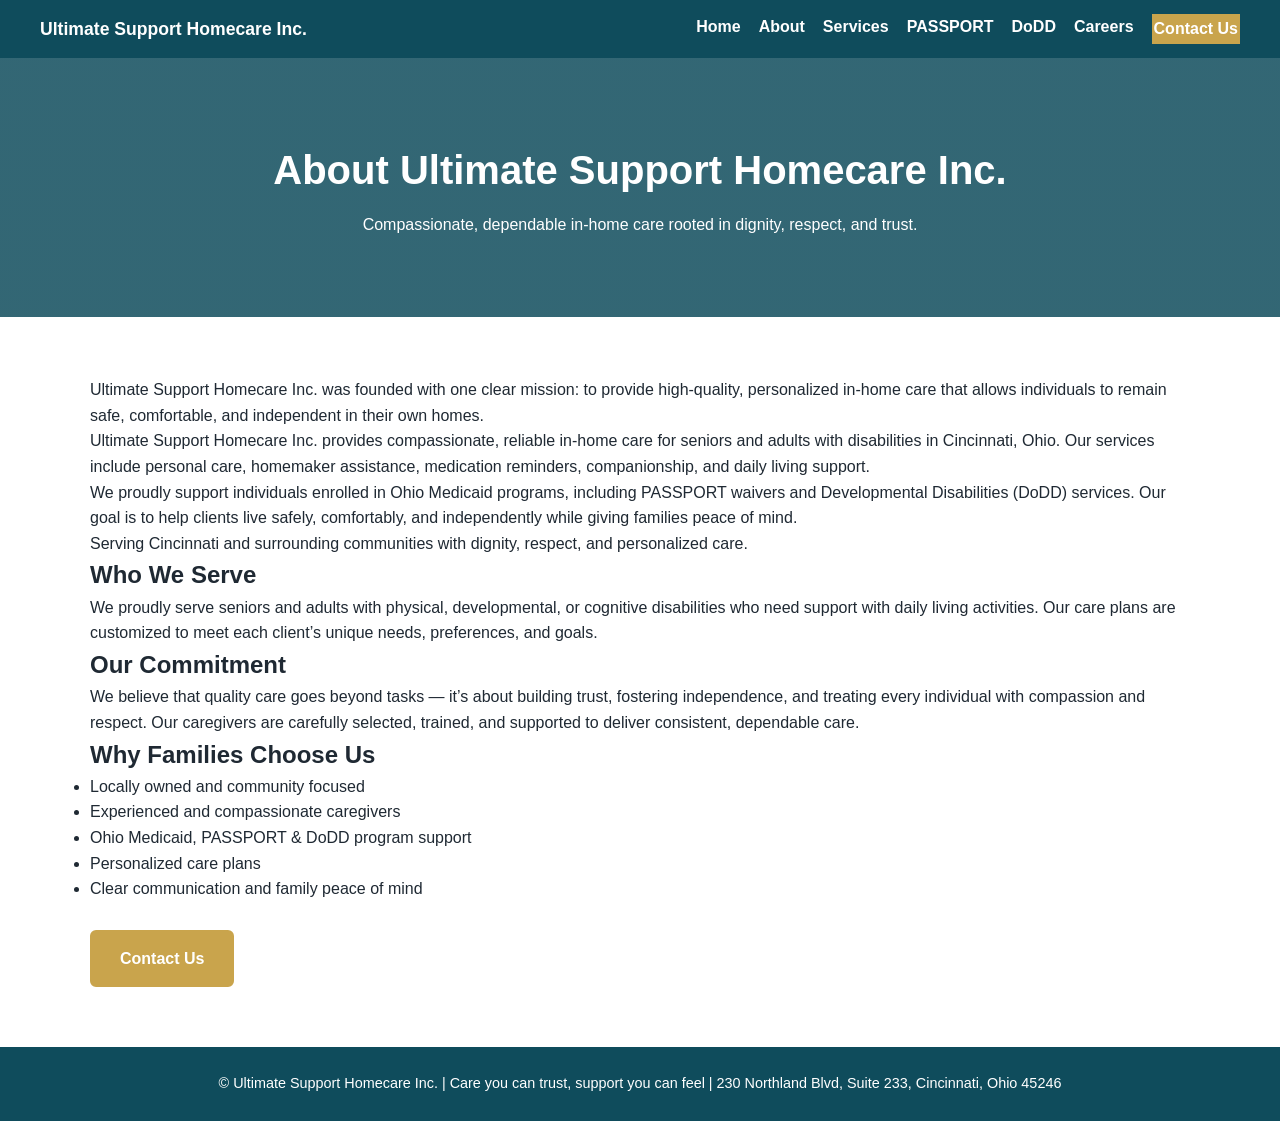
==== about.html @ 4280b72a "Add files via upload" ====
<!DOCTYPE html>
<html lang="en">
<head>
<meta charset="UTF-8">
<title>About Us | Ultimate Support Homecare Inc.</title>
<link rel="stylesheet" href="styles.css">
</head>

<body>

<header class="site-header">
  <div class="nav-container">
    <div class="logo">Ultimate Support Homecare Inc.</div>
    <nav>
      <a href="index.html">Home</a>
      <a href="about.html">About</a>
      <a href="services.html">Services</a>
      <a href="passport.html">PASSPORT</a>
      <a href="dodd.html">DoDD</a>
      <a href="careers.html">Careers</a>
      <a href="contact.html" class="btn-gold">Contact Us</a>
    </nav>
  </div>
</header>

<section class="hero">
  <h1>About Ultimate Support Homecare Inc.</h1>
  <p>Compassionate, dependable in-home care rooted in dignity, respect, and trust.</p>
</section>

<section class="section">
  <div class="container">

    <p>
      Ultimate Support Homecare Inc. was founded with one clear mission:
      to provide high-quality, personalized in-home care that allows individuals
      to remain safe, comfortable, and independent in their own homes.
    </p>

    <p>
      Ultimate Support Homecare Inc. provides compassionate, reliable in-home care
      for seniors and adults with disabilities in Cincinnati, Ohio. Our services
      include personal care, homemaker assistance, medication reminders,
      companionship, and daily living support.
    </p>

    <p>
      We proudly support individuals enrolled in Ohio Medicaid programs,
      including PASSPORT waivers and Developmental Disabilities (DoDD) services.
      Our goal is to help clients live safely, comfortably, and independently
      while giving families peace of mind.
    </p>

    <p>
      Serving Cincinnati and surrounding communities with dignity,
      respect, and personalized care.
    </p>

    <h2>Who We Serve</h2>
    <p>
      We proudly serve seniors and adults with physical, developmental,
      or cognitive disabilities who need support with daily living activities.
      Our care plans are customized to meet each client’s unique needs,
      preferences, and goals.
    </p>

    <h2>Our Commitment</h2>
    <p>
      We believe that quality care goes beyond tasks — it’s about building trust,
      fostering independence, and treating every individual with compassion
      and respect. Our caregivers are carefully selected, trained,
      and supported to deliver consistent, dependable care.
    </p>

    <h2>Why Families Choose Us</h2>
    <ul>
      <li>Locally owned and community focused</li>
      <li>Experienced and compassionate caregivers</li>
      <li>Ohio Medicaid, PASSPORT & DoDD program support</li>
      <li>Personalized care plans</li>
      <li>Clear communication and family peace of mind</li>
    </ul>

    <div class="hero-cta-spacer">
<div class="center">
      <a href="contact.html" class="btn btn-gold">Contact Us</a>
    </div>

  </div>
</section>

<footer class="site-footer">
  © Ultimate Support Homecare Inc. | Care you can trust, support you can feel | 230 Northland Blvd, Suite 233, Cincinnati, Ohio 45246

</body>
</html>
---- styles.css ----
:root {
  --teal-dark: #0f4c5c;
  --teal: #1b6f7a;
  --teal-light: #e6f4f6;
  --gold: #d4af37;
  --white: #ffffff;
  --text-dark: #1f2933;
}

/* RESET */
* {
  margin: 0;
  padding: 0;
  box-sizing: border-box;
}

body {
  font-family: Arial, Helvetica, sans-serif;
  color: var(--text-dark);
  background-color: var(--white);
  line-height: 1.6;
}

/* NAV */
.site-header {
  background: var(--teal-dark);
  padding: 14px 0;
}

.nav-container {
  max-width: 1200px;
  margin: auto;
  display: flex;
  align-items: center;
  justify-content: space-between;
}

.logo {
  color: var(--white);
  font-weight: bold;
  font-size: 1.1rem;
}

nav {
  display: flex;
  gap: 18px;
}

nav a {
  color: var(--white);
  text-decoration: none;
  font-weight: 600;
}

nav a:hover {
  color: var(--gold);
}

.btn {
  display: inline-block;
  padding: 14px 28px;
  border-radius: 6px;
  font-weight: 600;
  text-decoration: none;
  transition: all 0.3s ease;
}

.btn-gold {
  background-color: #c9a44c;
  color: #ffffff;
  border: 2px solid #c9a44c;
}

.btn-gold:hover {
  background-color: #b8943f;
  border-color: #b8943f;
  color: #ffffff;
}


/* HERO */
.hero {
  background: linear-gradient(rgba(15,76,92,.85), rgba(15,76,92,.85)),
    url('hero.jpg') center/cover;
  color: var(--white);
  padding: 80px 20px;
  text-align: center;
}

.hero h1 {
  font-size: 2.5rem;
  margin-bottom: 10px;
}

.hero-buttons {
  margin-top: 20px;
  display: flex;
  justify-content: center;
  gap: 15px;
}

.hero-helper-text {
  margin-top: 20px;
  margin-bottom: 0;
}

.hero-cta-spacer {
  margin-top: 28px;
}

/* SECTIONS */
.section {
  padding: 60px 20px;
}

.section-alt {
  background: var(--teal-light);
}

.container {
  max-width: 1100px;
  margin: auto;
}

/* SERVICE BOXES */
.service-grid {
  display: grid;
  grid-template-columns: repeat(auto-fit, minmax(250px, 1fr));
  gap: 25px;
  margin-top: 30px;
}

.service-box {
  background: var(--white);
  border-radius: 6px;
  padding: 25px;
  text-align: center;
}

.service-box h3 {
  color: var(--teal-dark);
  margin-bottom: 10px;
}

/* FOOTER */
.site-footer {
  background: var(--teal-dark);
  color: var(--white);
  text-align: center;
  padding: 25px;
  font-size: .9rem;
}
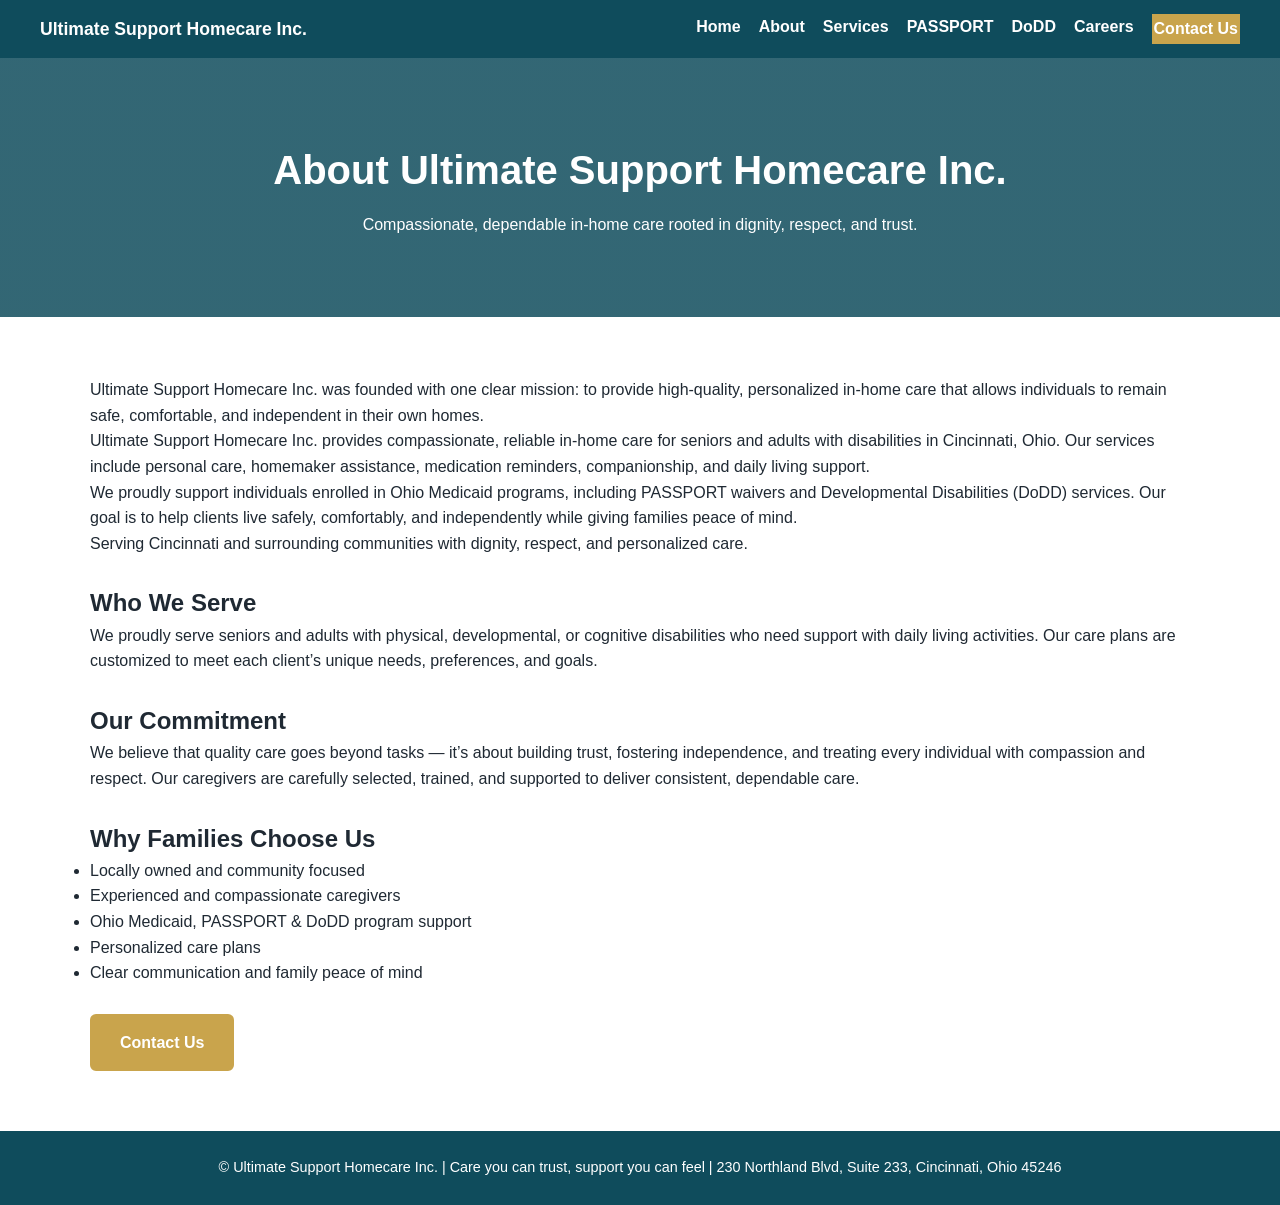
==== commit a8f18d01: "Add files via upload" ====
--- a/about.html
+++ b/about.html
@@ -56,7 +56,8 @@
       respect, and personalized care.
     </p>
 
-    <h2>Who We Serve</h2>
+    <div class="hero-cta-spacer">
+<h2>Who We Serve</h2>
     <p>
       We proudly serve seniors and adults with physical, developmental,
       or cognitive disabilities who need support with daily living activities.
@@ -64,7 +65,8 @@
       preferences, and goals.
     </p>
 
-    <h2>Our Commitment</h2>
+    <div class="hero-cta-spacer">
+<h2>Our Commitment</h2>
     <p>
       We believe that quality care goes beyond tasks — it’s about building trust,
       fostering independence, and treating every individual with compassion
@@ -72,7 +74,8 @@
       and supported to deliver consistent, dependable care.
     </p>
 
-    <h2>Why Families Choose Us</h2>
+    <div class="hero-cta-spacer">
+<h2>Why Families Choose Us</h2>
     <ul>
       <li>Locally owned and community focused</li>
       <li>Experienced and compassionate caregivers</li>
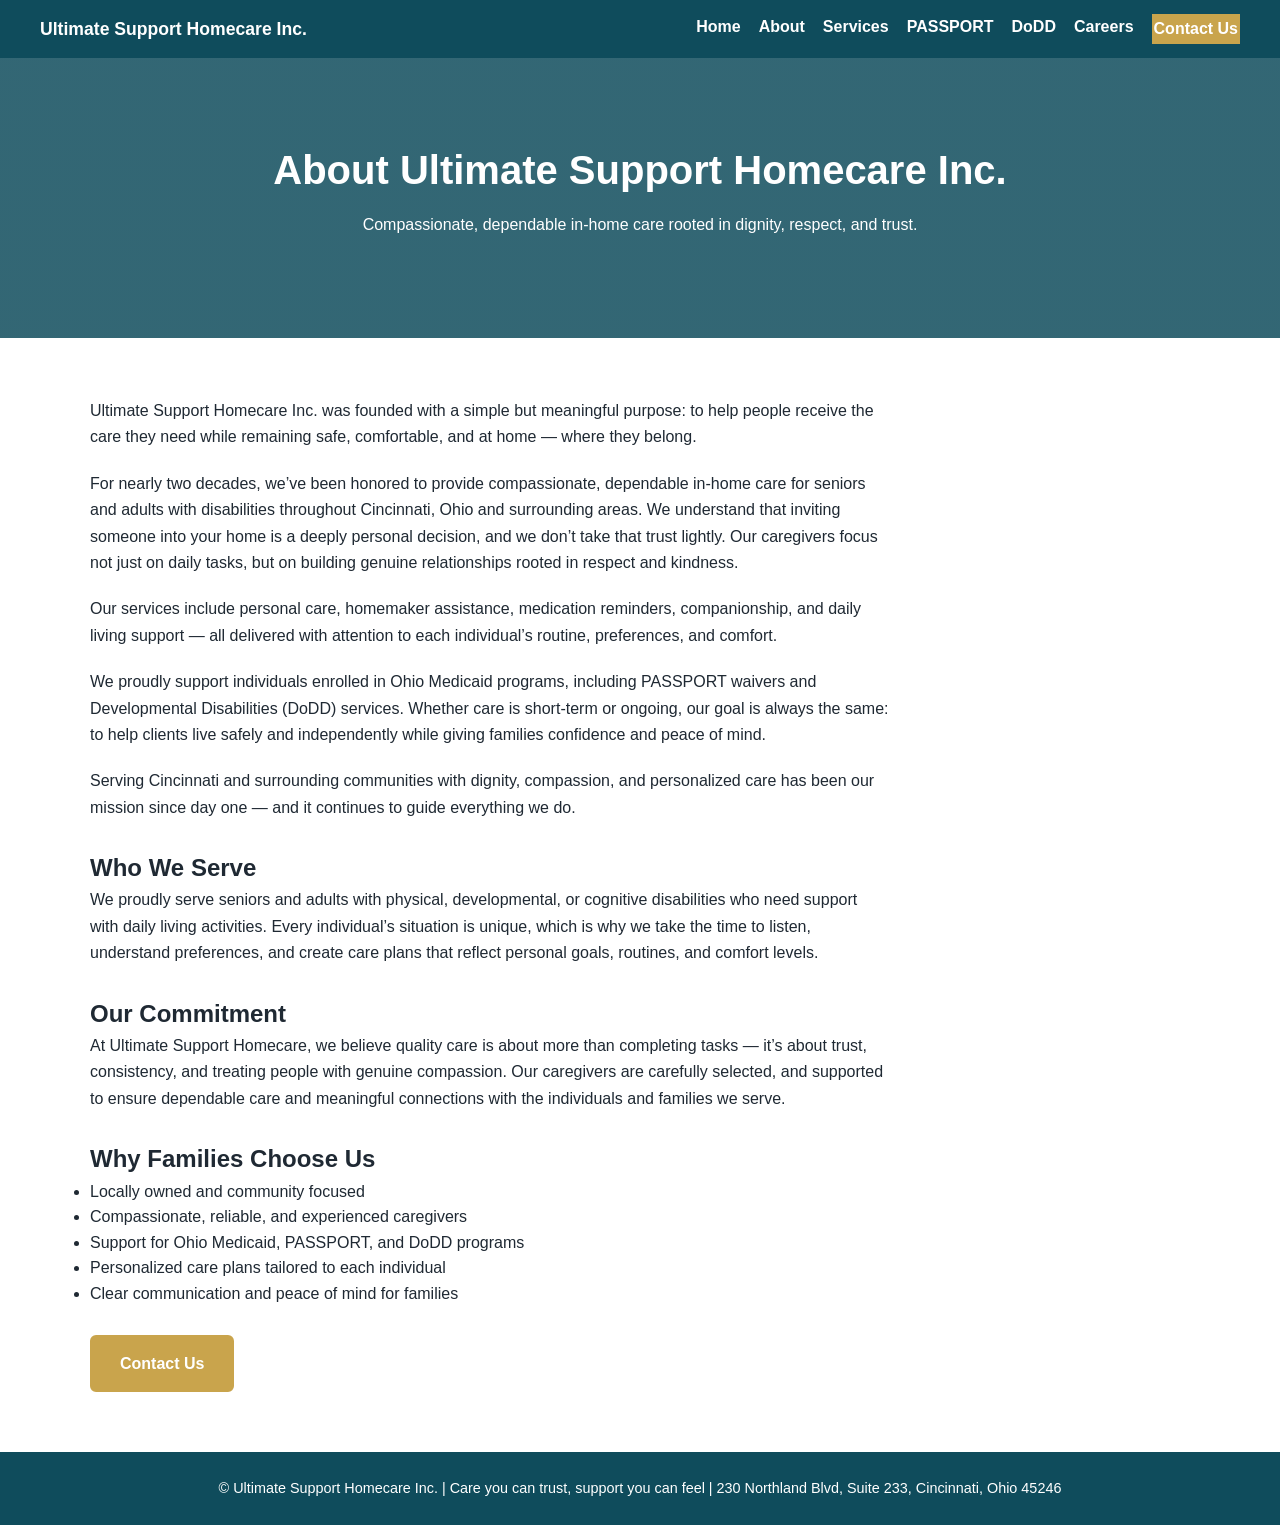
==== commit 4331c72c: "Add files via upload" ====
--- a/about.html
+++ b/about.html
@@ -32,56 +32,45 @@
   <div class="container">
 
     <p>
-      Ultimate Support Homecare Inc. was founded with one clear mission:
-      to provide high-quality, personalized in-home care that allows individuals
-      to remain safe, comfortable, and independent in their own homes.
+      Ultimate Support Homecare Inc. was founded with a simple but meaningful purpose: to help people receive the care they need while remaining safe, comfortable, and at home — where they belong.
     </p>
 
     <p>
-      Ultimate Support Homecare Inc. provides compassionate, reliable in-home care
-      for seniors and adults with disabilities in Cincinnati, Ohio. Our services
-      include personal care, homemaker assistance, medication reminders,
-      companionship, and daily living support.
+      For nearly two decades, we’ve been honored to provide compassionate, dependable in-home care for seniors and adults with disabilities throughout Cincinnati, Ohio and surrounding areas. We understand that inviting someone into your home is a deeply personal decision, and we don’t take that trust lightly. Our caregivers focus not just on daily tasks, but on building genuine relationships rooted in respect and kindness.
     </p>
 
     <p>
-      We proudly support individuals enrolled in Ohio Medicaid programs,
-      including PASSPORT waivers and Developmental Disabilities (DoDD) services.
-      Our goal is to help clients live safely, comfortably, and independently
-      while giving families peace of mind.
+      Our services include personal care, homemaker assistance, medication reminders, companionship, and daily living support — all delivered with attention to each individual’s routine, preferences, and comfort.
     </p>
 
     <p>
-      Serving Cincinnati and surrounding communities with dignity,
-      respect, and personalized care.
+      We proudly support individuals enrolled in Ohio Medicaid programs, including PASSPORT waivers and Developmental Disabilities (DoDD) services. Whether care is short-term or ongoing, our goal is always the same: to help clients live safely and independently while giving families confidence and peace of mind.
+    </p>
+    
+    <p>
+      Serving Cincinnati and surrounding communities with dignity, compassion, and personalized care has been our mission since day one — and it continues to guide everything we do.
     </p>
 
     <div class="hero-cta-spacer">
 <h2>Who We Serve</h2>
     <p>
-      We proudly serve seniors and adults with physical, developmental,
-      or cognitive disabilities who need support with daily living activities.
-      Our care plans are customized to meet each client’s unique needs,
-      preferences, and goals.
+      We proudly serve seniors and adults with physical, developmental, or cognitive disabilities who need support with daily living activities. Every individual’s situation is unique, which is why we take the time to listen, understand preferences, and create care plans that reflect personal goals, routines, and comfort levels.
     </p>
 
     <div class="hero-cta-spacer">
 <h2>Our Commitment</h2>
     <p>
-      We believe that quality care goes beyond tasks — it’s about building trust,
-      fostering independence, and treating every individual with compassion
-      and respect. Our caregivers are carefully selected, trained,
-      and supported to deliver consistent, dependable care.
+      At Ultimate Support Homecare, we believe quality care is about more than completing tasks — it’s about trust, consistency, and treating people with genuine compassion. Our caregivers are carefully selected, and supported to ensure dependable care and meaningful connections with the individuals and families we serve.
     </p>
 
     <div class="hero-cta-spacer">
 <h2>Why Families Choose Us</h2>
     <ul>
       <li>Locally owned and community focused</li>
-      <li>Experienced and compassionate caregivers</li>
-      <li>Ohio Medicaid, PASSPORT & DoDD program support</li>
-      <li>Personalized care plans</li>
-      <li>Clear communication and family peace of mind</li>
+      <li>Compassionate, reliable, and experienced caregivers</li>
+      <li>Support for Ohio Medicaid, PASSPORT, and DoDD programs</li>
+      <li>Personalized care plans tailored to each individual</li>
+      <li>Clear communication and peace of mind for families</li>
     </ul>
 
     <div class="hero-cta-spacer">
--- a/styles.css
+++ b/styles.css
@@ -17,7 +17,7 @@
 body {
   font-family: Arial, Helvetica, sans-serif;
   color: var(--text-dark);
-  background-color: var(--white);
+  background-color: var(--teal light);
   line-height: 1.6;
 }
 
@@ -131,14 +131,14 @@
 }
 
 .service-box {
-  background: var(--white);
+  background: var(--teal);
   border-radius: 6px;
   padding: 25px;
   text-align: center;
 }
 
 .service-box h3 {
-  color: var(--teal-dark);
+  color: var(--teal-light);
   margin-bottom: 10px;
 }
 
@@ -150,3 +150,154 @@
   padding: 25px;
   font-size: .9rem;
 }
+
+
+/* --- Paragraph spacing / readability --- */
+p {
+  margin-bottom: 1.25rem;
+  line-height: 1.65;
+}
+
+/* Extra breathing room for long-form sections (About, Services, etc.) */
+.section p {
+  max-width: 800px;
+}
+
+
+.form-card {
+  margin: 0 auto;
+  max-width: 710px;
+}
+
+
+/* ===============================
+   DoDD PAGE SPACING FIX ONLY
+   =============================== */
+
+.dodd-page .section {
+  padding-top: 1.5rem;
+  padding-bottom: 1.5rem;
+}
+
+.dodd-page p {
+  margin-bottom: 1rem;
+}
+
+.dodd-page h2 {
+  margin-bottom: 0.5rem;
+}
+
+/* Tighten gap before service lists */
+.dodd-page .card-grid {
+  margin-top: 1.5rem;
+}
+
+/* Reduce space before Who We Serve */
+.dodd-page h2 + p {
+  margin-top: 0.5rem;
+}
+
+/* Tighten CTA spacing */
+.dodd-page .section-teal p {
+  margin-bottom: 1.25rem;
+}
+
+
+
+/* =========================
+   PASSPORT PAGE MICRO-SPACING
+   ========================= */
+
+.passport-page .section {
+  padding: 50px 0;
+}
+
+.passport-page .section h2 {
+  margin-bottom: 16px;
+}
+
+.passport-page .section p {
+  margin-bottom: 16px;
+}
+
+/* Reduce space between intro paragraphs and next section */
+.passport-page .section + .section {
+  margin-top: -40px;
+}
+
+/* Tighten spacing above PASSPORT services section */
+.passport-page .section-teal {
+  padding-top: 25px;
+  padding-bottom: 25px;
+}
+
+/* Tighten spacing before CTA */
+.passport-page .section-gold {
+  padding-top: 20px;
+  padding-bottom: 20px;
+}
+
+/* Reduce extra spacing inside CTA */
+.passport-page .section-gold p {
+  margin-bottom: 20px;
+}
+
+
+.hero-centered-text {
+  text-align: center;
+  max-width: 800px;
+  margin: 0 auto 1.5rem;
+}
+
+
+.home-page .section {
+  padding-top: 2rem;
+  padding-bottom: 2.25rem;
+}
+
+.home-page .section-teal {
+  padding-top: 2.25rem;
+  padding-bottom: 2.5rem;
+}
+
+/* Reduce space between headings and text */
+.home-page .section h2 {
+  margin-bottom: 0.75rem;
+}
+
+.home-page .section p {
+  margin-bottom: 1.75rem;
+}
+
+/* Cards closer together */
+.home-page .card-grid {
+  margin-top: 1.25rem;
+}
+
+/* Final CTA tightening */
+.home-page .section-teal h2 {
+  margin-bottom: 0.5rem;
+}
+
+.home-page .section-teal p {
+  margin-bottom: 1.25rem;
+}
+
+.home-page {
+  background-color: var(--primary-dark);
+}
+
+
+.services-page .services-header {
+  background-color: var(--bg);
+  padding-top: 3rem;
+  padding-bottom: 3rem;
+}
+
+.services-page .services-header h1 {
+  color: var(--primary-dark);
+  margin-bottom: 0.75rem;
+}
+
+
+
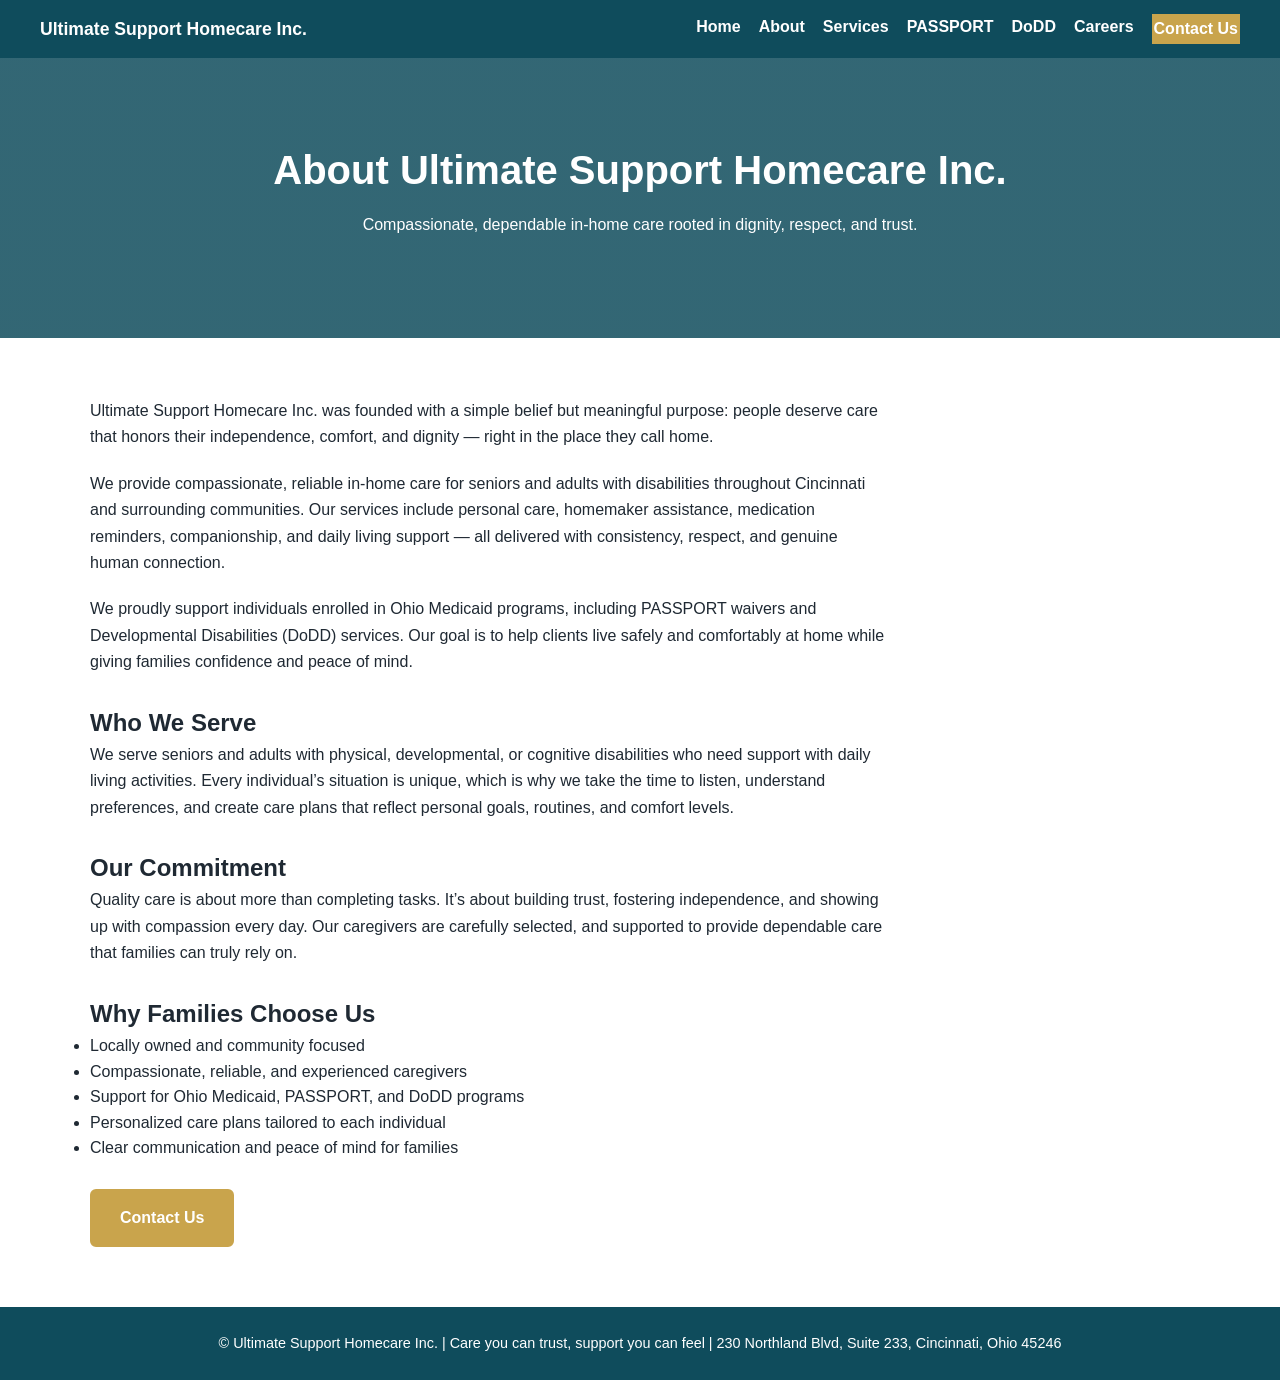
==== commit 1774c33d: "Add files via upload" ====
--- a/about.html
+++ b/about.html
@@ -32,35 +32,28 @@
   <div class="container">
 
     <p>
-      Ultimate Support Homecare Inc. was founded with a simple but meaningful purpose: to help people receive the care they need while remaining safe, comfortable, and at home — where they belong.
+      Ultimate Support Homecare Inc. was founded with a simple belief but meaningful purpose: people deserve care that honors their independence, comfort, and dignity — right in the place they call home.
     </p>
 
     <p>
-      For nearly two decades, we’ve been honored to provide compassionate, dependable in-home care for seniors and adults with disabilities throughout Cincinnati, Ohio and surrounding areas. We understand that inviting someone into your home is a deeply personal decision, and we don’t take that trust lightly. Our caregivers focus not just on daily tasks, but on building genuine relationships rooted in respect and kindness.
+      We provide compassionate, reliable in-home care for seniors and adults with disabilities throughout Cincinnati and surrounding communities. Our services include personal care, homemaker assistance, medication reminders, companionship, and daily living support — all delivered with consistency, respect, and genuine human connection.
     </p>
 
     <p>
-      Our services include personal care, homemaker assistance, medication reminders, companionship, and daily living support — all delivered with attention to each individual’s routine, preferences, and comfort.
+      We proudly support individuals enrolled in Ohio Medicaid programs, including PASSPORT waivers and Developmental Disabilities (DoDD) services. Our goal is to help clients live safely and comfortably at home while giving families confidence and peace of mind.
     </p>
 
-    <p>
-      We proudly support individuals enrolled in Ohio Medicaid programs, including PASSPORT waivers and Developmental Disabilities (DoDD) services. Whether care is short-term or ongoing, our goal is always the same: to help clients live safely and independently while giving families confidence and peace of mind.
-    </p>
-    
-    <p>
-      Serving Cincinnati and surrounding communities with dignity, compassion, and personalized care has been our mission since day one — and it continues to guide everything we do.
-    </p>
 
     <div class="hero-cta-spacer">
 <h2>Who We Serve</h2>
     <p>
-      We proudly serve seniors and adults with physical, developmental, or cognitive disabilities who need support with daily living activities. Every individual’s situation is unique, which is why we take the time to listen, understand preferences, and create care plans that reflect personal goals, routines, and comfort levels.
+      We serve seniors and adults with physical, developmental, or cognitive disabilities who need support with daily living activities. Every individual’s situation is unique, which is why we take the time to listen, understand preferences, and create care plans that reflect personal goals, routines, and comfort levels.
     </p>
 
     <div class="hero-cta-spacer">
 <h2>Our Commitment</h2>
     <p>
-      At Ultimate Support Homecare, we believe quality care is about more than completing tasks — it’s about trust, consistency, and treating people with genuine compassion. Our caregivers are carefully selected, and supported to ensure dependable care and meaningful connections with the individuals and families we serve.
+      Quality care is about more than completing tasks. It’s about building trust, fostering independence, and showing up with compassion every day. Our caregivers are carefully selected, and supported to provide dependable care that families can truly rely on.
     </p>
 
     <div class="hero-cta-spacer">
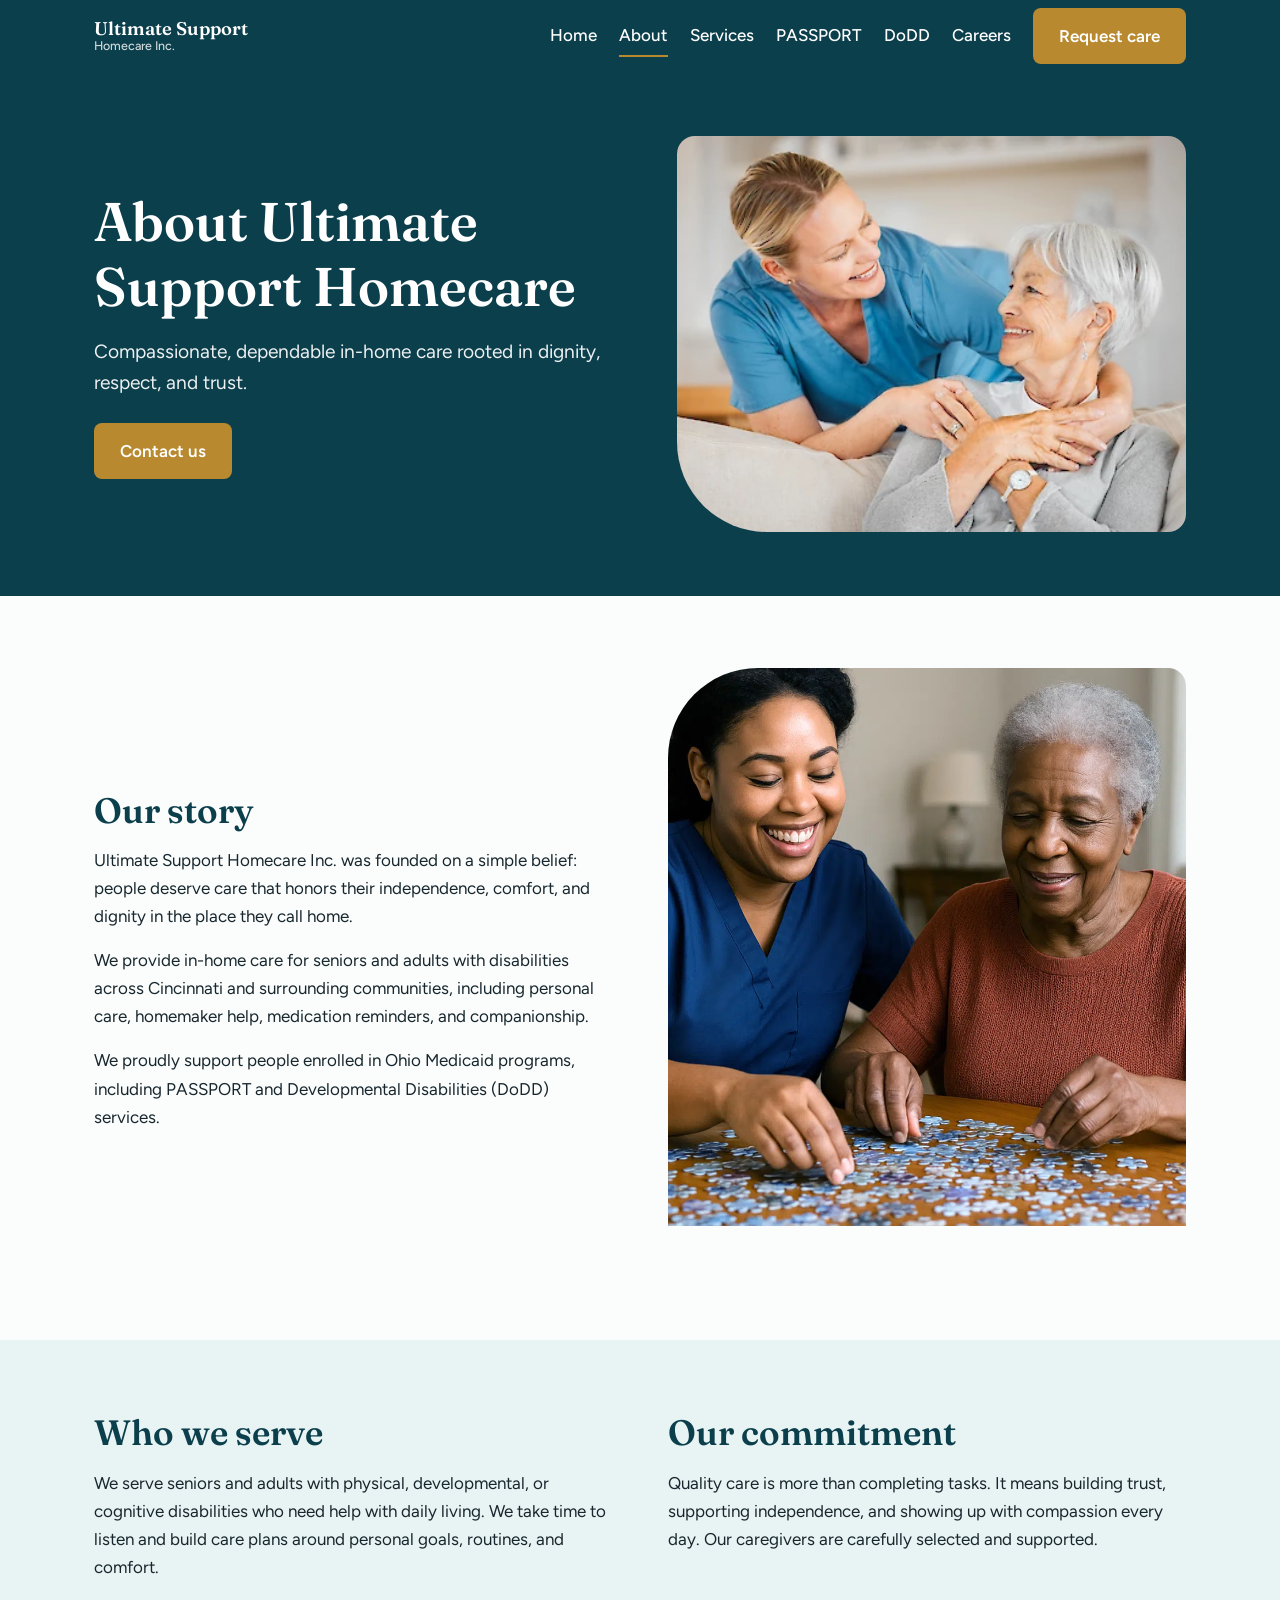
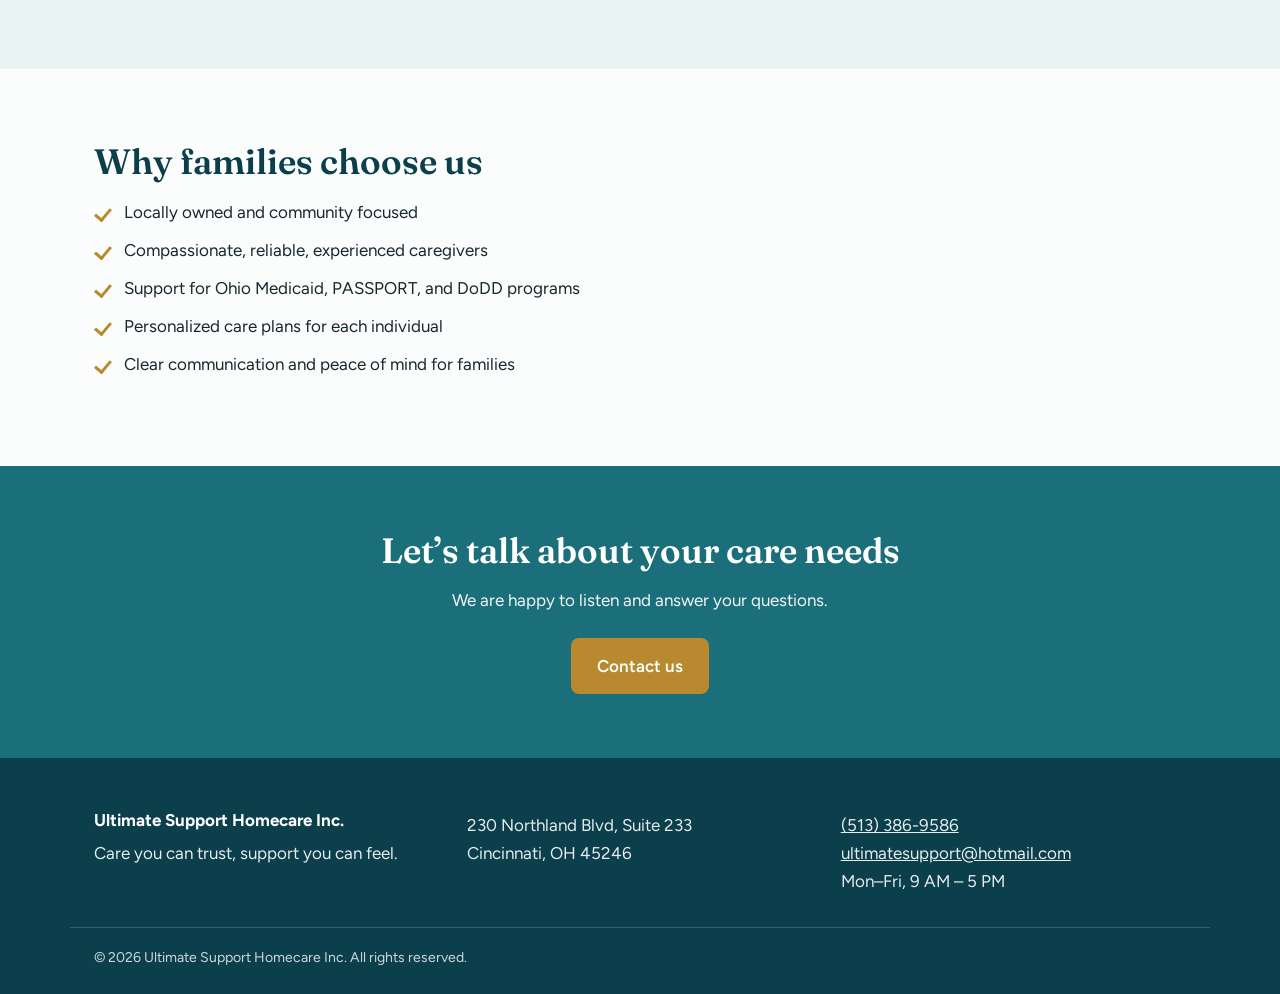
==== commit 0d1844aa: "Add files via upload" ====
--- a/about.html
+++ b/about.html
@@ -1,81 +1,19 @@
 <!DOCTYPE html>
-<html lang="en">
-<head>
-<meta charset="UTF-8">
-<title>About Us | Ultimate Support Homecare Inc.</title>
-<link rel="stylesheet" href="styles.css">
-</head>
-
-<body>
-
-<header class="site-header">
-  <div class="nav-container">
-    <div class="logo">Ultimate Support Homecare Inc.</div>
-    <nav>
-      <a href="index.html">Home</a>
-      <a href="about.html">About</a>
-      <a href="services.html">Services</a>
-      <a href="passport.html">PASSPORT</a>
-      <a href="dodd.html">DoDD</a>
-      <a href="careers.html">Careers</a>
-      <a href="contact.html" class="btn-gold">Contact Us</a>
-    </nav>
-  </div>
-</header>
-
-<section class="hero">
-  <h1>About Ultimate Support Homecare Inc.</h1>
-  <p>Compassionate, dependable in-home care rooted in dignity, respect, and trust.</p>
-</section>
-
-<section class="section">
-  <div class="container">
-
-    <p>
-      Ultimate Support Homecare Inc. was founded with a simple belief but meaningful purpose: people deserve care that honors their independence, comfort, and dignity — right in the place they call home.
-    </p>
-
-    <p>
-      We provide compassionate, reliable in-home care for seniors and adults with disabilities throughout Cincinnati and surrounding communities. Our services include personal care, homemaker assistance, medication reminders, companionship, and daily living support — all delivered with consistency, respect, and genuine human connection.
-    </p>
-
-    <p>
-      We proudly support individuals enrolled in Ohio Medicaid programs, including PASSPORT waivers and Developmental Disabilities (DoDD) services. Our goal is to help clients live safely and comfortably at home while giving families confidence and peace of mind.
-    </p>
-
-
-    <div class="hero-cta-spacer">
-<h2>Who We Serve</h2>
-    <p>
-      We serve seniors and adults with physical, developmental, or cognitive disabilities who need support with daily living activities. Every individual’s situation is unique, which is why we take the time to listen, understand preferences, and create care plans that reflect personal goals, routines, and comfort levels.
-    </p>
-
-    <div class="hero-cta-spacer">
-<h2>Our Commitment</h2>
-    <p>
-      Quality care is about more than completing tasks. It’s about building trust, fostering independence, and showing up with compassion every day. Our caregivers are carefully selected, and supported to provide dependable care that families can truly rely on.
-    </p>
-
-    <div class="hero-cta-spacer">
-<h2>Why Families Choose Us</h2>
-    <ul>
-      <li>Locally owned and community focused</li>
-      <li>Compassionate, reliable, and experienced caregivers</li>
-      <li>Support for Ohio Medicaid, PASSPORT, and DoDD programs</li>
-      <li>Personalized care plans tailored to each individual</li>
-      <li>Clear communication and peace of mind for families</li>
-    </ul>
-
-    <div class="hero-cta-spacer">
-<div class="center">
-      <a href="contact.html" class="btn btn-gold">Contact Us</a>
-    </div>
-
-  </div>
-</section>
-
-<footer class="site-footer">
-  © Ultimate Support Homecare Inc. | Care you can trust, support you can feel | 230 Northland Blvd, Suite 233, Cincinnati, Ohio 45246
-
-</body>
-</html>
+<html lang="en"><head><meta charset="UTF-8"><meta name="viewport" content="width=device-width, initial-scale=1">
+<title>About Us | Ultimate Support Homecare Inc.</title><meta name="description" content="About Ultimate Support Homecare Inc., a locally owned Cincinnati home care agency.">
+<link rel="preconnect" href="https://fonts.googleapis.com"><link rel="preconnect" href="https://fonts.gstatic.com" crossorigin>
+<link href="https://fonts.googleapis.com/css2?family=Fraunces:opsz,wght@9..144,500;9..144,600&family=Figtree:wght@400;500;600&display=swap" rel="stylesheet">
+<link rel="stylesheet" href="/styles.css"></head><body>
+<a class="skip" href="#main">Skip to content</a>
+<header class="site-header"><div class="wrap bar"><a class="brand" href="/">Ultimate Support<span>Homecare Inc.</span></a>
+<button class="menu-btn" aria-expanded="false" aria-controls="nav">Menu</button>
+<nav id="nav"><a href="/">Home</a><a href="/about" aria-current="page">About</a><a href="/services">Services</a><a href="/passport">PASSPORT</a><a href="/dodd">DoDD</a><a href="/careers">Careers</a><a class="btn btn-gold" href="/contact">Request care</a></nav></div></header>
+<main id="main"><section class="hero "><div class="wrap hero-grid"><div class="hero-text"><h1>About Ultimate Support Homecare</h1><p class="lead">Compassionate, dependable in-home care rooted in dignity, respect, and trust.</p><div class="btns"><a class="btn btn-gold" href="/contact">Contact us</a></div></div>
+<img class="hero-img" src="/images/about.webp" alt="A smiling caregiver embracing an older woman on a sofa" width="900" height="700" fetchpriority="high"></div></section><section class="section"><div class="wrap split"><div><h2>Our story</h2><p>Ultimate Support Homecare Inc. was founded on a simple belief: people deserve care that honors their independence, comfort, and dignity in the place they call home.</p><p>We provide in-home care for seniors and adults with disabilities across Cincinnati and surrounding communities, including personal care, homemaker help, medication reminders, and companionship.</p><p>We proudly support people enrolled in Ohio Medicaid programs, including PASSPORT and Developmental Disabilities (DoDD) services.</p></div><img src="/images/companionship.jpg" alt="A caregiver and an older woman sharing a puzzle" loading="lazy" width="800" height="600"></div></section><section class="section tint"><div class="wrap two"><div><h2>Who we serve</h2><p>We serve seniors and adults with physical, developmental, or cognitive disabilities who need help with daily living. We take time to listen and build care plans around personal goals, routines, and comfort.</p></div><div><h2>Our commitment</h2><p>Quality care is more than completing tasks. It means building trust, supporting independence, and showing up with compassion every day. Our caregivers are carefully selected and supported.</p></div></div></section><section class="section"><div class="wrap"><h2>Why families choose us</h2><ul class="checks"><li>Locally owned and community focused</li><li>Compassionate, reliable, experienced caregivers</li><li>Support for Ohio Medicaid, PASSPORT, and DoDD programs</li><li>Personalized care plans for each individual</li><li>Clear communication and peace of mind for families</li></ul></div></section><section class="cta"><div class="wrap"><h2>Let’s talk about your care needs</h2><p>We are happy to listen and answer your questions.</p><a class="btn btn-gold" href="/contact">Contact us</a></div></section></main>
+<footer class="site-footer"><div class="wrap foot"><div><strong>Ultimate Support Homecare Inc.</strong><p>Care you can trust, support you can feel.</p></div>
+<div><p>230 Northland Blvd, Suite 233<br>Cincinnati, OH 45246</p></div>
+<div><p><a href="tel:+15133869586">(513) 386-9586</a><br><a href="mailto:ultimatesupport@hotmail.com">ultimatesupport@hotmail.com</a><br>Mon–Fri, 9 AM – 5 PM</p></div></div>
+<div class="wrap copy">© <span id="yr">2026</span> Ultimate Support Homecare Inc. All rights reserved.</div></footer>
+<script>document.getElementById("yr").textContent=new Date().getFullYear();
+var b=document.querySelector(".menu-btn"),n=document.getElementById("nav");b.addEventListener("click",function(){var o=n.classList.toggle("open");b.setAttribute("aria-expanded",o)});</script>
+</body></html>
--- a/styles.css
+++ b/styles.css
@@ -1,303 +1,67 @@
-:root {
-  --teal-dark: #0f4c5c;
-  --teal: #1b6f7a;
-  --teal-light: #e6f4f6;
-  --gold: #d4af37;
-  --white: #ffffff;
-  --text-dark: #1f2933;
+:root{--teal-dark:#0c3f4c;--teal:#1b6f7a;--mist:#e8f3f4;--gold:#b8892e;--gold-d:#9a7122;--ink:#18272d;--paper:#fbfdfd;--line:#d3e3e5}
+*{margin:0;padding:0;box-sizing:border-box}
+html{scroll-behavior:smooth}
+body{font-family:Figtree,system-ui,sans-serif;color:var(--ink);background:var(--paper);line-height:1.65;font-size:1.0625rem}
+h1,h2,h3{font-family:Fraunces,Georgia,serif;font-weight:600;line-height:1.2;color:var(--teal-dark)}
+h1{font-size:clamp(2.1rem,5vw,3.4rem)}h2{font-size:clamp(1.6rem,3vw,2.2rem);margin-bottom:.9rem}h3{font-size:1.2rem;margin:1.4rem 0 .5rem}
+p{margin-bottom:1rem;max-width:68ch}a{color:var(--teal)}
+img{max-width:100%;display:block}
+.wrap{max-width:1140px;margin:0 auto;padding:0 24px}.narrow{max-width:780px}
+.skip{position:absolute;left:-999px}.skip:focus{left:12px;top:12px;background:#fff;padding:8px 12px;z-index:99}
+:focus-visible{outline:3px solid var(--gold);outline-offset:3px}
+/* header */
+.site-header{background:var(--teal-dark);position:sticky;top:0;z-index:50}
+.bar{display:flex;align-items:center;justify-content:space-between;min-height:72px}
+.brand{color:#fff;text-decoration:none;font-family:Fraunces,serif;font-weight:600;font-size:1.15rem;line-height:1.15}
+.brand span{display:block;font-family:Figtree,sans-serif;font-weight:500;font-size:.78rem;opacity:.8}
+nav{display:flex;align-items:center;gap:22px}
+nav a:not(.btn){color:#fff;text-decoration:none;font-weight:500;padding:6px 0;border-bottom:2px solid transparent}
+nav a:not(.btn):hover,nav a[aria-current]{border-color:var(--gold)}
+.menu-btn{display:none;background:none;border:1px solid rgba(255,255,255,.5);color:#fff;padding:8px 14px;border-radius:6px;font:inherit}
+/* buttons */
+.btn{display:inline-block;padding:12px 24px;border-radius:8px;font-weight:600;text-decoration:none;border:2px solid transparent;cursor:pointer;font:inherit;font-weight:600;transition:background .2s}
+.btn-gold{background:var(--gold);color:#fff}.btn-gold:hover{background:var(--gold-d)}
+.btn-ghost{border-color:#fff;color:#fff}.btn-ghost:hover{background:rgba(255,255,255,.12)}
+/* hero */
+.hero{background:var(--teal-dark);color:#fff;padding:64px 0}
+.hero h1{color:#fff;margin-bottom:1rem}.lead{font-size:1.2rem;opacity:.92}
+.hero-grid{display:grid;grid-template-columns:1.05fr 1fr;gap:48px;align-items:center}
+.hero-img{width:100%;height:auto;aspect-ratio:9/7;object-fit:cover;border-radius:18px 18px 18px 90px}
+.btns{display:flex;gap:14px;flex-wrap:wrap;margin-top:1.5rem}
+.hero-home{padding:84px 0}.hero-home .hero-img{aspect-ratio:1/1}
+.hero.sub{padding:56px 0}
+/* sections */
+.section{padding:72px 0}.tint{background:var(--mist)}
+.intro{font-size:1.1rem}
+.split{display:grid;grid-template-columns:1fr 1fr;gap:56px;align-items:center}
+.split img{width:100%;aspect-ratio:4/3;object-fit:cover;object-position:center 30%;border-radius:90px 18px 18px 18px}
+.split.flip>div{order:2}
+.two{display:grid;grid-template-columns:1fr 1fr;gap:56px}
+.cards{display:grid;grid-template-columns:repeat(auto-fit,minmax(240px,1fr));gap:20px;margin-top:1.5rem}
+.card{background:#fff;border:1px solid var(--line);border-top:4px solid var(--gold);border-radius:8px;padding:24px}
+.card h3{margin-top:0}.card p{margin:0}
+.checks{list-style:none;display:grid;gap:10px;margin-bottom:1rem}
+.checks li{padding-left:30px;position:relative}
+.checks li::before{content:"";position:absolute;left:4px;top:.45em;width:7px;height:13px;border:solid var(--gold);border-width:0 3px 3px 0;transform:rotate(40deg)}
+.cta{background:var(--teal);color:#fff;text-align:center;padding:64px 0}
+.cta h2{color:#fff}.cta p{margin:0 auto 1.5rem;opacity:.95}
+/* forms */
+.form{background:#fff;border:1px solid var(--line);border-radius:12px;padding:32px}
+.form label:not(.check),.form legend{display:block;font-weight:600;margin:1rem 0 .3rem;font-size:.97rem}
+input:not([type=checkbox]):not([type=radio]),select,textarea{width:100%;padding:11px 12px;border:1px solid #9bb7bb;border-radius:6px;font:inherit;background:#fff}
+fieldset{border:0;margin:.5rem 0}
+.check{display:flex;gap:10px;align-items:flex-start;margin:.4rem 0;font-weight:400}.check input{margin-top:.4rem}
+.note{font-size:.9rem;color:#4a6168;margin:.5rem 0 0}
+.form .btn{margin-top:1.5rem}
+.contact .info p{margin-bottom:1.1rem}
+/* footer */
+.site-footer{background:var(--teal-dark);color:#fff;padding:48px 0 24px}
+.site-footer a{color:#fff}.foot{display:grid;grid-template-columns:repeat(auto-fit,minmax(220px,1fr));gap:28px}
+.foot p{margin:.3rem 0 0;opacity:.9}.copy{margin-top:32px;padding-top:18px;border-top:1px solid rgba(255,255,255,.2);font-size:.88rem;opacity:.8}
+@media(max-width:860px){
+.hero-grid,.split,.two{grid-template-columns:1fr;gap:32px}.split.flip>div{order:0}
+.menu-btn{display:block}
+nav{display:none;position:absolute;left:0;right:0;top:100%;background:var(--teal-dark);flex-direction:column;align-items:flex-start;padding:12px 24px 24px;gap:12px}
+nav.open{display:flex}.section{padding:52px 0}
 }
-
-/* RESET */
-* {
-  margin: 0;
-  padding: 0;
-  box-sizing: border-box;
-}
-
-body {
-  font-family: Arial, Helvetica, sans-serif;
-  color: var(--text-dark);
-  background-color: var(--teal light);
-  line-height: 1.6;
-}
-
-/* NAV */
-.site-header {
-  background: var(--teal-dark);
-  padding: 14px 0;
-}
-
-.nav-container {
-  max-width: 1200px;
-  margin: auto;
-  display: flex;
-  align-items: center;
-  justify-content: space-between;
-}
-
-.logo {
-  color: var(--white);
-  font-weight: bold;
-  font-size: 1.1rem;
-}
-
-nav {
-  display: flex;
-  gap: 18px;
-}
-
-nav a {
-  color: var(--white);
-  text-decoration: none;
-  font-weight: 600;
-}
-
-nav a:hover {
-  color: var(--gold);
-}
-
-.btn {
-  display: inline-block;
-  padding: 14px 28px;
-  border-radius: 6px;
-  font-weight: 600;
-  text-decoration: none;
-  transition: all 0.3s ease;
-}
-
-.btn-gold {
-  background-color: #c9a44c;
-  color: #ffffff;
-  border: 2px solid #c9a44c;
-}
-
-.btn-gold:hover {
-  background-color: #b8943f;
-  border-color: #b8943f;
-  color: #ffffff;
-}
-
-
-/* HERO */
-.hero {
-  background: linear-gradient(rgba(15,76,92,.85), rgba(15,76,92,.85)),
-    url('hero.jpg') center/cover;
-  color: var(--white);
-  padding: 80px 20px;
-  text-align: center;
-}
-
-.hero h1 {
-  font-size: 2.5rem;
-  margin-bottom: 10px;
-}
-
-.hero-buttons {
-  margin-top: 20px;
-  display: flex;
-  justify-content: center;
-  gap: 15px;
-}
-
-.hero-helper-text {
-  margin-top: 20px;
-  margin-bottom: 0;
-}
-
-.hero-cta-spacer {
-  margin-top: 28px;
-}
-
-/* SECTIONS */
-.section {
-  padding: 60px 20px;
-}
-
-.section-alt {
-  background: var(--teal-light);
-}
-
-.container {
-  max-width: 1100px;
-  margin: auto;
-}
-
-/* SERVICE BOXES */
-.service-grid {
-  display: grid;
-  grid-template-columns: repeat(auto-fit, minmax(250px, 1fr));
-  gap: 25px;
-  margin-top: 30px;
-}
-
-.service-box {
-  background: var(--teal);
-  border-radius: 6px;
-  padding: 25px;
-  text-align: center;
-}
-
-.service-box h3 {
-  color: var(--teal-light);
-  margin-bottom: 10px;
-}
-
-/* FOOTER */
-.site-footer {
-  background: var(--teal-dark);
-  color: var(--white);
-  text-align: center;
-  padding: 25px;
-  font-size: .9rem;
-}
-
-
-/* --- Paragraph spacing / readability --- */
-p {
-  margin-bottom: 1.25rem;
-  line-height: 1.65;
-}
-
-/* Extra breathing room for long-form sections (About, Services, etc.) */
-.section p {
-  max-width: 800px;
-}
-
-
-.form-card {
-  margin: 0 auto;
-  max-width: 710px;
-}
-
-
-/* ===============================
-   DoDD PAGE SPACING FIX ONLY
-   =============================== */
-
-.dodd-page .section {
-  padding-top: 1.5rem;
-  padding-bottom: 1.5rem;
-}
-
-.dodd-page p {
-  margin-bottom: 1rem;
-}
-
-.dodd-page h2 {
-  margin-bottom: 0.5rem;
-}
-
-/* Tighten gap before service lists */
-.dodd-page .card-grid {
-  margin-top: 1.5rem;
-}
-
-/* Reduce space before Who We Serve */
-.dodd-page h2 + p {
-  margin-top: 0.5rem;
-}
-
-/* Tighten CTA spacing */
-.dodd-page .section-teal p {
-  margin-bottom: 1.25rem;
-}
-
-
-
-/* =========================
-   PASSPORT PAGE MICRO-SPACING
-   ========================= */
-
-.passport-page .section {
-  padding: 50px 0;
-}
-
-.passport-page .section h2 {
-  margin-bottom: 16px;
-}
-
-.passport-page .section p {
-  margin-bottom: 16px;
-}
-
-/* Reduce space between intro paragraphs and next section */
-.passport-page .section + .section {
-  margin-top: -40px;
-}
-
-/* Tighten spacing above PASSPORT services section */
-.passport-page .section-teal {
-  padding-top: 25px;
-  padding-bottom: 25px;
-}
-
-/* Tighten spacing before CTA */
-.passport-page .section-gold {
-  padding-top: 20px;
-  padding-bottom: 20px;
-}
-
-/* Reduce extra spacing inside CTA */
-.passport-page .section-gold p {
-  margin-bottom: 20px;
-}
-
-
-.hero-centered-text {
-  text-align: center;
-  max-width: 800px;
-  margin: 0 auto 1.5rem;
-}
-
-
-.home-page .section {
-  padding-top: 2rem;
-  padding-bottom: 2.25rem;
-}
-
-.home-page .section-teal {
-  padding-top: 2.25rem;
-  padding-bottom: 2.5rem;
-}
-
-/* Reduce space between headings and text */
-.home-page .section h2 {
-  margin-bottom: 0.75rem;
-}
-
-.home-page .section p {
-  margin-bottom: 1.75rem;
-}
-
-/* Cards closer together */
-.home-page .card-grid {
-  margin-top: 1.25rem;
-}
-
-/* Final CTA tightening */
-.home-page .section-teal h2 {
-  margin-bottom: 0.5rem;
-}
-
-.home-page .section-teal p {
-  margin-bottom: 1.25rem;
-}
-
-.home-page {
-  background-color: var(--primary-dark);
-}
-
-
-.services-page .services-header {
-  background-color: var(--bg);
-  padding-top: 3rem;
-  padding-bottom: 3rem;
-}
-
-.services-page .services-header h1 {
-  color: var(--primary-dark);
-  margin-bottom: 0.75rem;
-}
-
-
-
+@media(prefers-reduced-motion:reduce){*{transition:none!important;scroll-behavior:auto!important}}
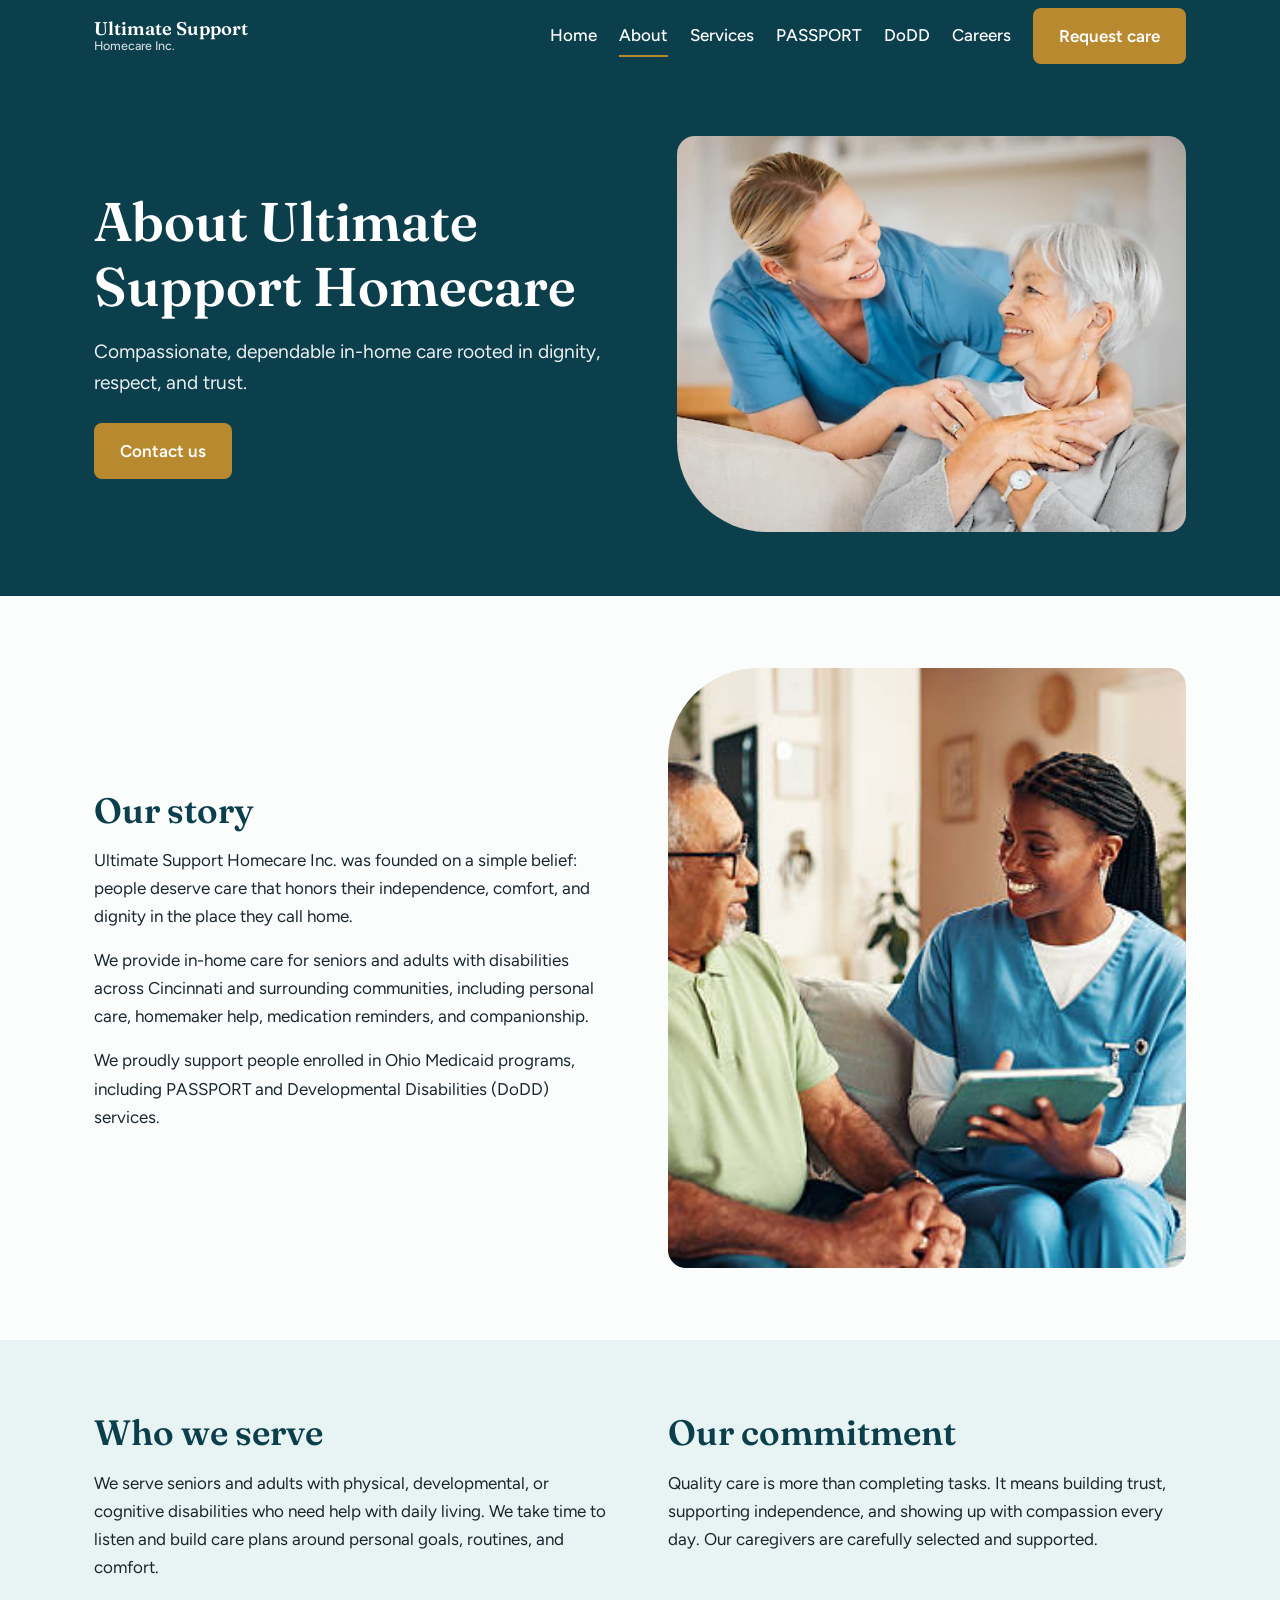
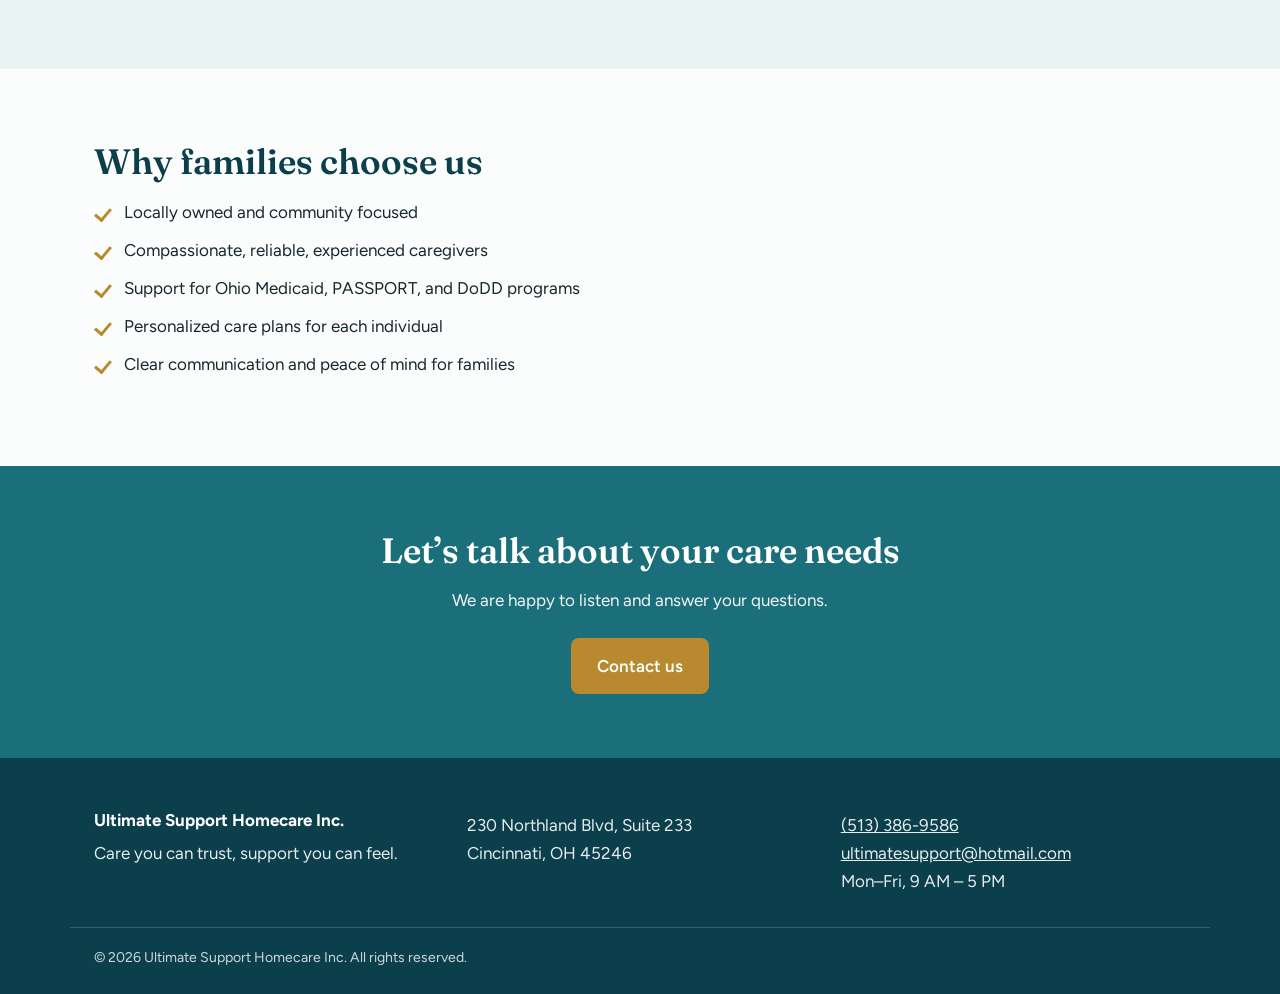
==== commit 179e8126: "Add files via upload" ====
--- a/about.html
+++ b/about.html
@@ -9,7 +9,7 @@
 <button class="menu-btn" aria-expanded="false" aria-controls="nav">Menu</button>
 <nav id="nav"><a href="/">Home</a><a href="/about" aria-current="page">About</a><a href="/services">Services</a><a href="/passport">PASSPORT</a><a href="/dodd">DoDD</a><a href="/careers">Careers</a><a class="btn btn-gold" href="/contact">Request care</a></nav></div></header>
 <main id="main"><section class="hero "><div class="wrap hero-grid"><div class="hero-text"><h1>About Ultimate Support Homecare</h1><p class="lead">Compassionate, dependable in-home care rooted in dignity, respect, and trust.</p><div class="btns"><a class="btn btn-gold" href="/contact">Contact us</a></div></div>
-<img class="hero-img" src="/images/about.webp" alt="A smiling caregiver embracing an older woman on a sofa" width="900" height="700" fetchpriority="high"></div></section><section class="section"><div class="wrap split"><div><h2>Our story</h2><p>Ultimate Support Homecare Inc. was founded on a simple belief: people deserve care that honors their independence, comfort, and dignity in the place they call home.</p><p>We provide in-home care for seniors and adults with disabilities across Cincinnati and surrounding communities, including personal care, homemaker help, medication reminders, and companionship.</p><p>We proudly support people enrolled in Ohio Medicaid programs, including PASSPORT and Developmental Disabilities (DoDD) services.</p></div><img src="/images/companionship.jpg" alt="A caregiver and an older woman sharing a puzzle" loading="lazy" width="800" height="600"></div></section><section class="section tint"><div class="wrap two"><div><h2>Who we serve</h2><p>We serve seniors and adults with physical, developmental, or cognitive disabilities who need help with daily living. We take time to listen and build care plans around personal goals, routines, and comfort.</p></div><div><h2>Our commitment</h2><p>Quality care is more than completing tasks. It means building trust, supporting independence, and showing up with compassion every day. Our caregivers are carefully selected and supported.</p></div></div></section><section class="section"><div class="wrap"><h2>Why families choose us</h2><ul class="checks"><li>Locally owned and community focused</li><li>Compassionate, reliable, experienced caregivers</li><li>Support for Ohio Medicaid, PASSPORT, and DoDD programs</li><li>Personalized care plans for each individual</li><li>Clear communication and peace of mind for families</li></ul></div></section><section class="cta"><div class="wrap"><h2>Let’s talk about your care needs</h2><p>We are happy to listen and answer your questions.</p><a class="btn btn-gold" href="/contact">Contact us</a></div></section></main>
+<img class="hero-img" src="/images/about.webp" alt="A smiling caregiver embracing an older woman on a sofa" width="900" height="700" fetchpriority="high"></div></section><section class="section"><div class="wrap split"><div><h2>Our story</h2><p>Ultimate Support Homecare Inc. was founded on a simple belief: people deserve care that honors their independence, comfort, and dignity in the place they call home.</p><p>We provide in-home care for seniors and adults with disabilities across Cincinnati and surrounding communities, including personal care, homemaker help, medication reminders, and companionship.</p><p>We proudly support people enrolled in Ohio Medicaid programs, including PASSPORT and Developmental Disabilities (DoDD) services.</p></div><img src="/images/about-team.jpg" alt="A caregiver reviewing care plans on a tablet with an older man at home" loading="lazy" width="800" height="600"></div></section><section class="section tint"><div class="wrap two"><div><h2>Who we serve</h2><p>We serve seniors and adults with physical, developmental, or cognitive disabilities who need help with daily living. We take time to listen and build care plans around personal goals, routines, and comfort.</p></div><div><h2>Our commitment</h2><p>Quality care is more than completing tasks. It means building trust, supporting independence, and showing up with compassion every day. Our caregivers are carefully selected and supported.</p></div></div></section><section class="section"><div class="wrap"><h2>Why families choose us</h2><ul class="checks"><li>Locally owned and community focused</li><li>Compassionate, reliable, experienced caregivers</li><li>Support for Ohio Medicaid, PASSPORT, and DoDD programs</li><li>Personalized care plans for each individual</li><li>Clear communication and peace of mind for families</li></ul></div></section><section class="cta"><div class="wrap"><h2>Let’s talk about your care needs</h2><p>We are happy to listen and answer your questions.</p><a class="btn btn-gold" href="/contact">Contact us</a></div></section></main>
 <footer class="site-footer"><div class="wrap foot"><div><strong>Ultimate Support Homecare Inc.</strong><p>Care you can trust, support you can feel.</p></div>
 <div><p>230 Northland Blvd, Suite 233<br>Cincinnati, OH 45246</p></div>
 <div><p><a href="tel:+15133869586">(513) 386-9586</a><br><a href="mailto:ultimatesupport@hotmail.com">ultimatesupport@hotmail.com</a><br>Mon–Fri, 9 AM – 5 PM</p></div></div>
--- a/styles.css
+++ b/styles.css
@@ -65,3 +65,5 @@
 nav.open{display:flex}.section{padding:52px 0}
 }
 @media(prefers-reduced-motion:reduce){*{transition:none!important;scroll-behavior:auto!important}}
+
+.side-img{width:100%;aspect-ratio:3/2;object-fit:cover;border-radius:18px;margin-bottom:1.5rem}
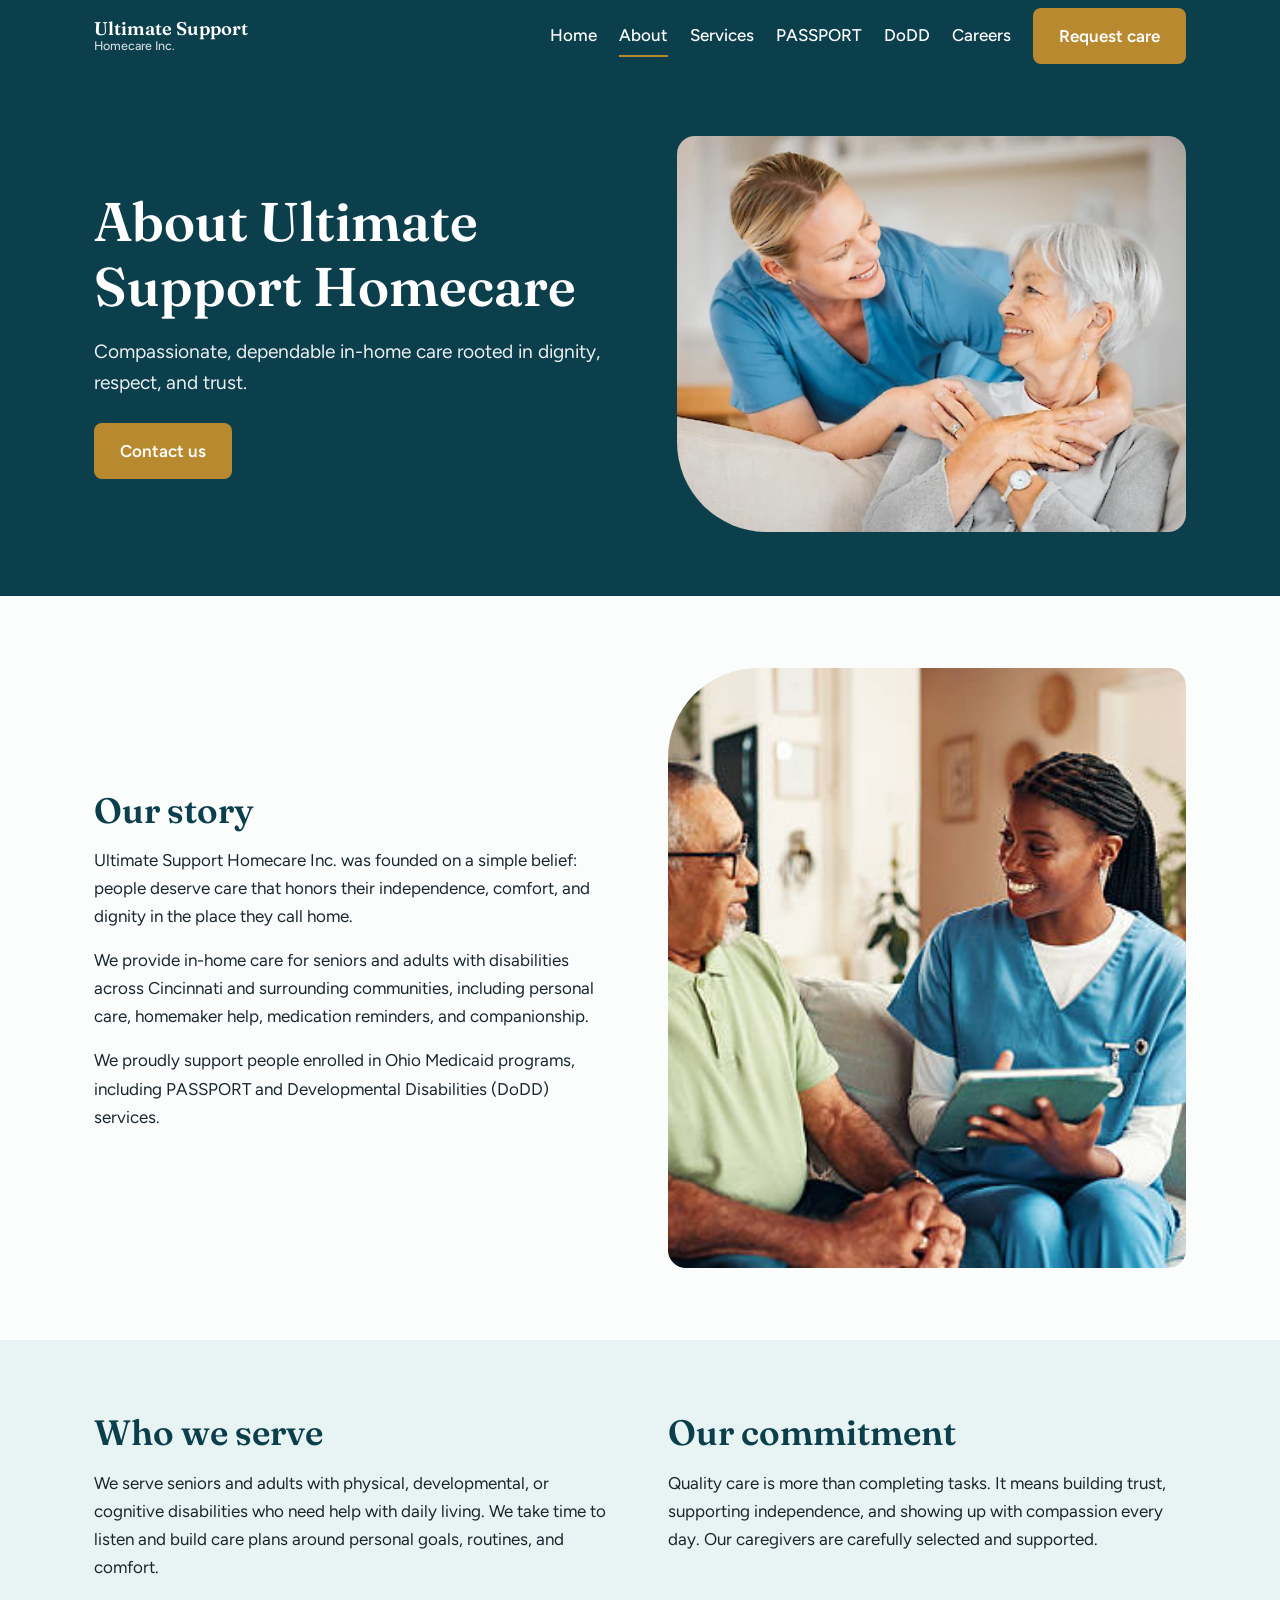
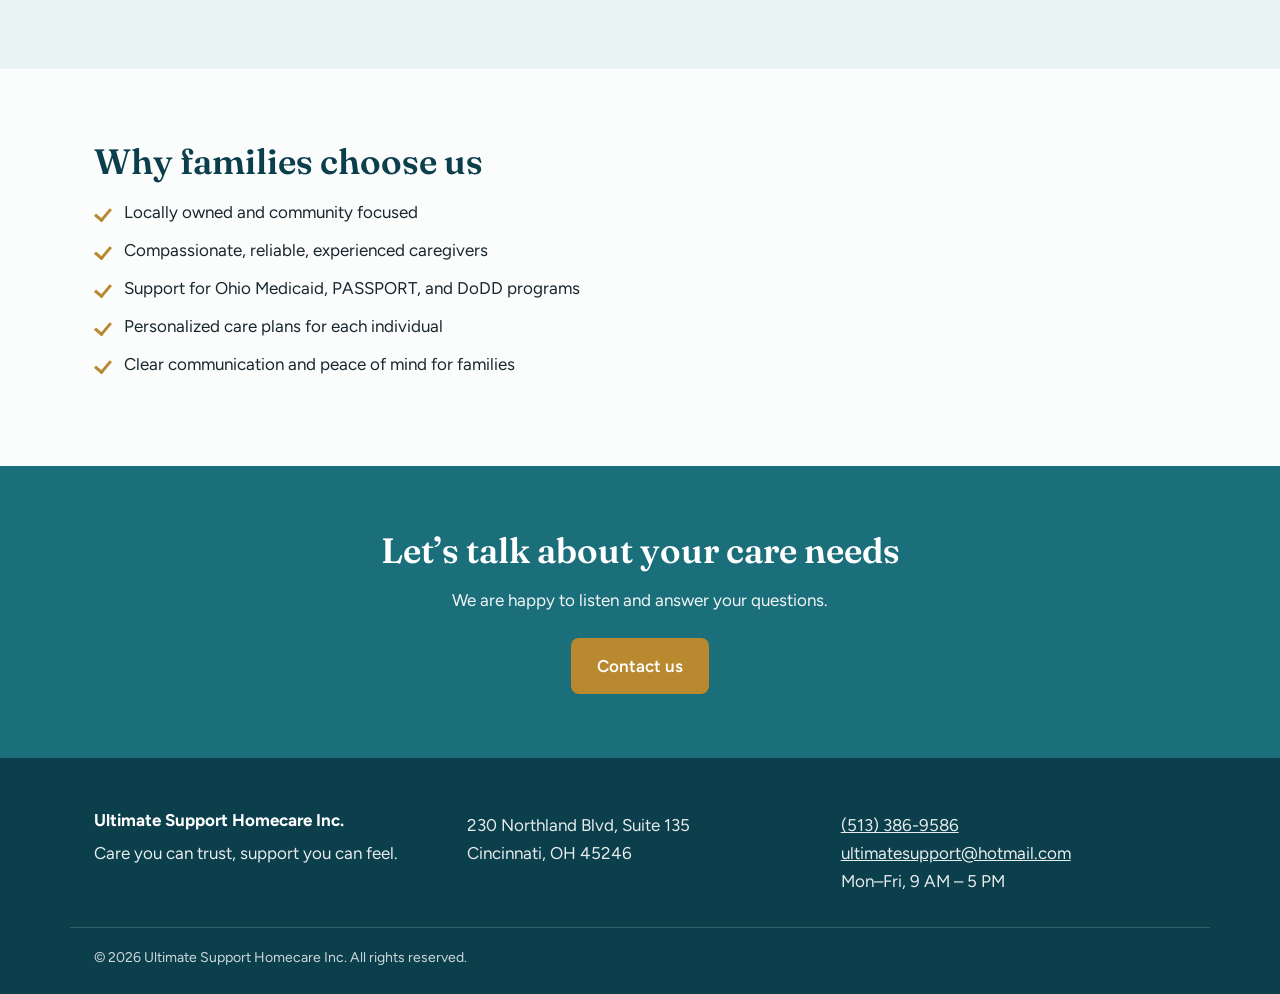
==== commit 6d92b41c: "Add files via upload" ====
--- a/about.html
+++ b/about.html
@@ -11,7 +11,7 @@
 <main id="main"><section class="hero "><div class="wrap hero-grid"><div class="hero-text"><h1>About Ultimate Support Homecare</h1><p class="lead">Compassionate, dependable in-home care rooted in dignity, respect, and trust.</p><div class="btns"><a class="btn btn-gold" href="/contact">Contact us</a></div></div>
 <img class="hero-img" src="/images/about.webp" alt="A smiling caregiver embracing an older woman on a sofa" width="900" height="700" fetchpriority="high"></div></section><section class="section"><div class="wrap split"><div><h2>Our story</h2><p>Ultimate Support Homecare Inc. was founded on a simple belief: people deserve care that honors their independence, comfort, and dignity in the place they call home.</p><p>We provide in-home care for seniors and adults with disabilities across Cincinnati and surrounding communities, including personal care, homemaker help, medication reminders, and companionship.</p><p>We proudly support people enrolled in Ohio Medicaid programs, including PASSPORT and Developmental Disabilities (DoDD) services.</p></div><img src="/images/about-team.jpg" alt="A caregiver reviewing care plans on a tablet with an older man at home" loading="lazy" width="800" height="600"></div></section><section class="section tint"><div class="wrap two"><div><h2>Who we serve</h2><p>We serve seniors and adults with physical, developmental, or cognitive disabilities who need help with daily living. We take time to listen and build care plans around personal goals, routines, and comfort.</p></div><div><h2>Our commitment</h2><p>Quality care is more than completing tasks. It means building trust, supporting independence, and showing up with compassion every day. Our caregivers are carefully selected and supported.</p></div></div></section><section class="section"><div class="wrap"><h2>Why families choose us</h2><ul class="checks"><li>Locally owned and community focused</li><li>Compassionate, reliable, experienced caregivers</li><li>Support for Ohio Medicaid, PASSPORT, and DoDD programs</li><li>Personalized care plans for each individual</li><li>Clear communication and peace of mind for families</li></ul></div></section><section class="cta"><div class="wrap"><h2>Let’s talk about your care needs</h2><p>We are happy to listen and answer your questions.</p><a class="btn btn-gold" href="/contact">Contact us</a></div></section></main>
 <footer class="site-footer"><div class="wrap foot"><div><strong>Ultimate Support Homecare Inc.</strong><p>Care you can trust, support you can feel.</p></div>
-<div><p>230 Northland Blvd, Suite 233<br>Cincinnati, OH 45246</p></div>
+<div><p>230 Northland Blvd, Suite 135<br>Cincinnati, OH 45246</p></div>
 <div><p><a href="tel:+15133869586">(513) 386-9586</a><br><a href="mailto:ultimatesupport@hotmail.com">ultimatesupport@hotmail.com</a><br>Mon–Fri, 9 AM – 5 PM</p></div></div>
 <div class="wrap copy">© <span id="yr">2026</span> Ultimate Support Homecare Inc. All rights reserved.</div></footer>
 <script>document.getElementById("yr").textContent=new Date().getFullYear();
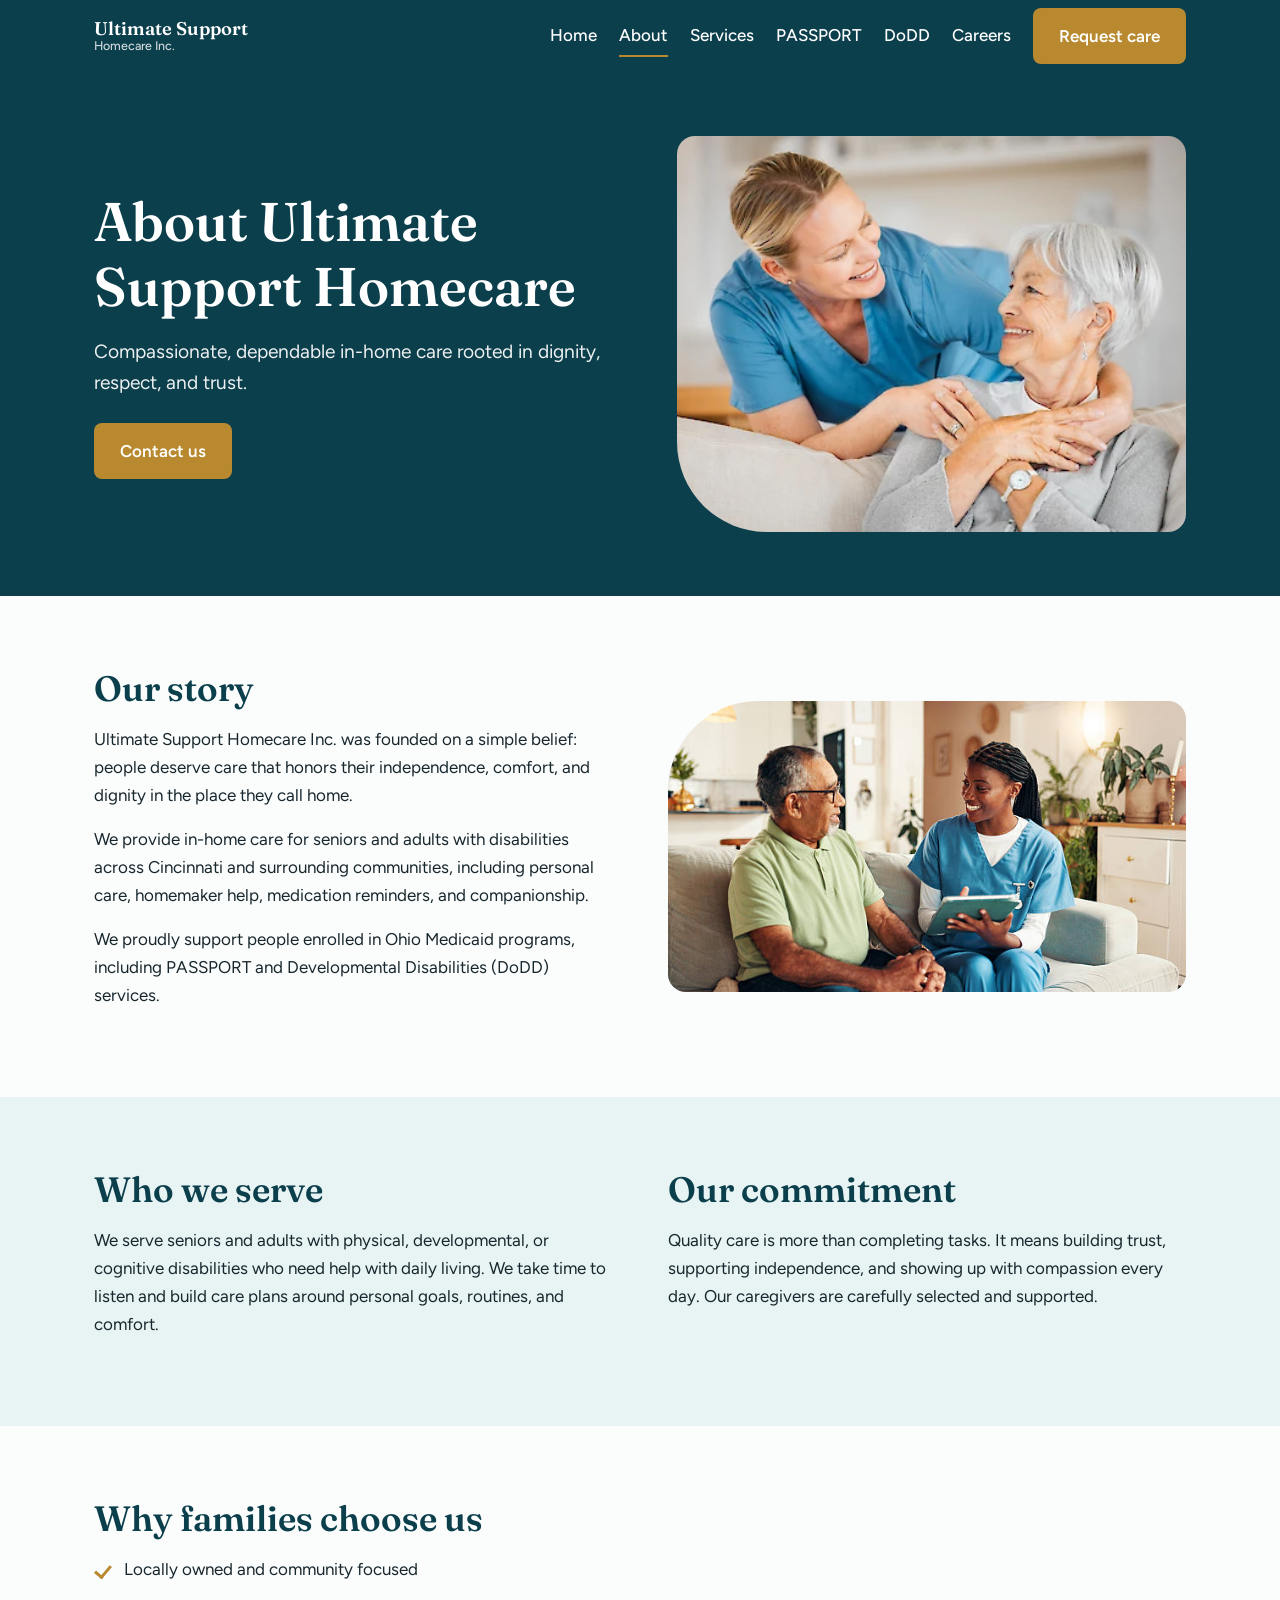
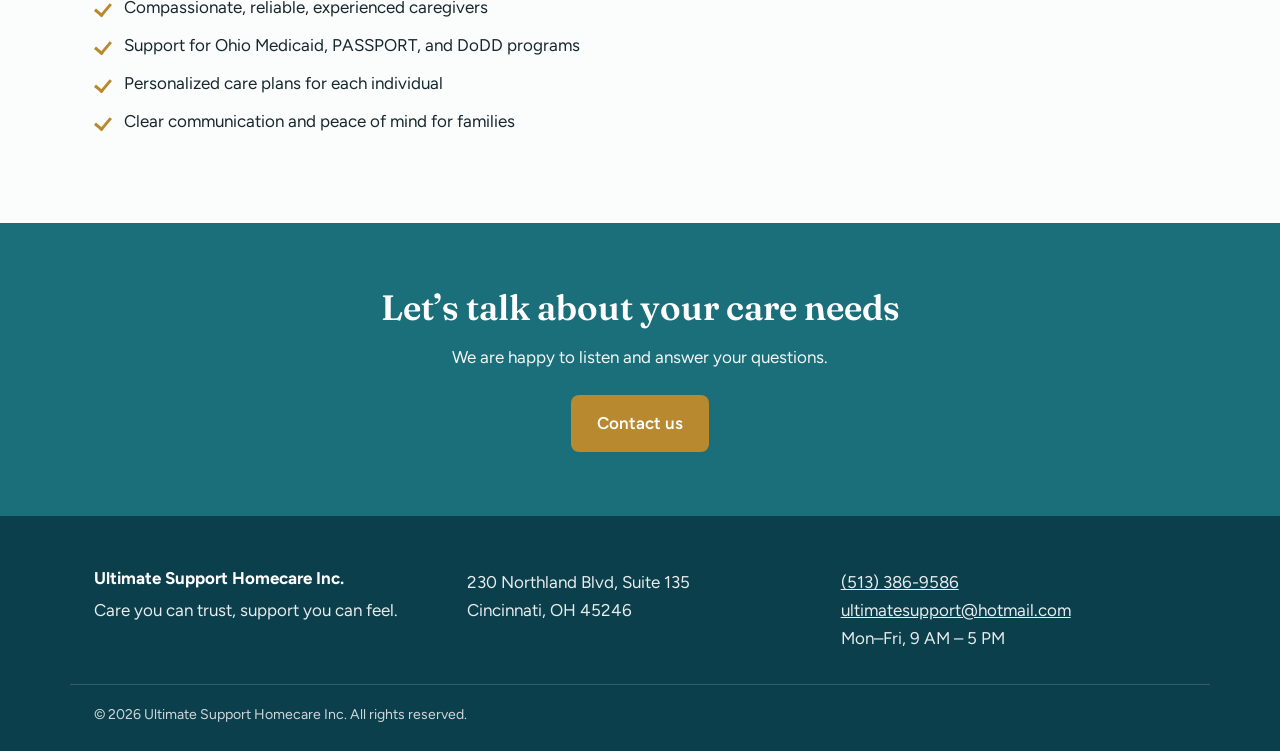
==== commit 2c6dbe9f: "Add files via upload" ====
--- a/about.html
+++ b/about.html
@@ -9,7 +9,7 @@
 <button class="menu-btn" aria-expanded="false" aria-controls="nav">Menu</button>
 <nav id="nav"><a href="/">Home</a><a href="/about" aria-current="page">About</a><a href="/services">Services</a><a href="/passport">PASSPORT</a><a href="/dodd">DoDD</a><a href="/careers">Careers</a><a class="btn btn-gold" href="/contact">Request care</a></nav></div></header>
 <main id="main"><section class="hero "><div class="wrap hero-grid"><div class="hero-text"><h1>About Ultimate Support Homecare</h1><p class="lead">Compassionate, dependable in-home care rooted in dignity, respect, and trust.</p><div class="btns"><a class="btn btn-gold" href="/contact">Contact us</a></div></div>
-<img class="hero-img" src="/images/about.webp" alt="A smiling caregiver embracing an older woman on a sofa" width="900" height="700" fetchpriority="high"></div></section><section class="section"><div class="wrap split"><div><h2>Our story</h2><p>Ultimate Support Homecare Inc. was founded on a simple belief: people deserve care that honors their independence, comfort, and dignity in the place they call home.</p><p>We provide in-home care for seniors and adults with disabilities across Cincinnati and surrounding communities, including personal care, homemaker help, medication reminders, and companionship.</p><p>We proudly support people enrolled in Ohio Medicaid programs, including PASSPORT and Developmental Disabilities (DoDD) services.</p></div><img src="/images/about-team.jpg" alt="A caregiver reviewing care plans on a tablet with an older man at home" loading="lazy" width="800" height="600"></div></section><section class="section tint"><div class="wrap two"><div><h2>Who we serve</h2><p>We serve seniors and adults with physical, developmental, or cognitive disabilities who need help with daily living. We take time to listen and build care plans around personal goals, routines, and comfort.</p></div><div><h2>Our commitment</h2><p>Quality care is more than completing tasks. It means building trust, supporting independence, and showing up with compassion every day. Our caregivers are carefully selected and supported.</p></div></div></section><section class="section"><div class="wrap"><h2>Why families choose us</h2><ul class="checks"><li>Locally owned and community focused</li><li>Compassionate, reliable, experienced caregivers</li><li>Support for Ohio Medicaid, PASSPORT, and DoDD programs</li><li>Personalized care plans for each individual</li><li>Clear communication and peace of mind for families</li></ul></div></section><section class="cta"><div class="wrap"><h2>Let’s talk about your care needs</h2><p>We are happy to listen and answer your questions.</p><a class="btn btn-gold" href="/contact">Contact us</a></div></section></main>
+<img class="hero-img" src="/images/about.webp" alt="A smiling caregiver embracing an older woman on a sofa" width="900" height="700" fetchpriority="high"></div></section><section class="section"><div class="wrap split"><div><h2>Our story</h2><p>Ultimate Support Homecare Inc. was founded on a simple belief: people deserve care that honors their independence, comfort, and dignity in the place they call home.</p><p>We provide in-home care for seniors and adults with disabilities across Cincinnati and surrounding communities, including personal care, homemaker help, medication reminders, and companionship.</p><p>We proudly support people enrolled in Ohio Medicaid programs, including PASSPORT and Developmental Disabilities (DoDD) services.</p></div><img src="/images/home-welcome.jpg" alt="A smiling caregiver showing a tablet to an older man on a couch" loading="lazy" width="800" height="600"></div></section><section class="section tint"><div class="wrap two"><div><h2>Who we serve</h2><p>We serve seniors and adults with physical, developmental, or cognitive disabilities who need help with daily living. We take time to listen and build care plans around personal goals, routines, and comfort.</p></div><div><h2>Our commitment</h2><p>Quality care is more than completing tasks. It means building trust, supporting independence, and showing up with compassion every day. Our caregivers are carefully selected and supported.</p></div></div></section><section class="section"><div class="wrap"><h2>Why families choose us</h2><ul class="checks"><li>Locally owned and community focused</li><li>Compassionate, reliable, experienced caregivers</li><li>Support for Ohio Medicaid, PASSPORT, and DoDD programs</li><li>Personalized care plans for each individual</li><li>Clear communication and peace of mind for families</li></ul></div></section><section class="cta"><div class="wrap"><h2>Let’s talk about your care needs</h2><p>We are happy to listen and answer your questions.</p><a class="btn btn-gold" href="/contact">Contact us</a></div></section></main>
 <footer class="site-footer"><div class="wrap foot"><div><strong>Ultimate Support Homecare Inc.</strong><p>Care you can trust, support you can feel.</p></div>
 <div><p>230 Northland Blvd, Suite 135<br>Cincinnati, OH 45246</p></div>
 <div><p><a href="tel:+15133869586">(513) 386-9586</a><br><a href="mailto:ultimatesupport@hotmail.com">ultimatesupport@hotmail.com</a><br>Mon–Fri, 9 AM – 5 PM</p></div></div>
--- a/styles.css
+++ b/styles.css
@@ -28,13 +28,13 @@
 .hero-grid{display:grid;grid-template-columns:1.05fr 1fr;gap:48px;align-items:center}
 .hero-img{width:100%;height:auto;aspect-ratio:9/7;object-fit:cover;border-radius:18px 18px 18px 90px}
 .btns{display:flex;gap:14px;flex-wrap:wrap;margin-top:1.5rem}
-.hero-home{padding:84px 0}.hero-home .hero-img{aspect-ratio:1/1}
+.hero-home{padding:84px 0}.hero-home .hero-img{aspect-ratio:3/2}
 .hero.sub{padding:56px 0}
 /* sections */
 .section{padding:72px 0}.tint{background:var(--mist)}
 .intro{font-size:1.1rem}
 .split{display:grid;grid-template-columns:1fr 1fr;gap:56px;align-items:center}
-.split img{width:100%;aspect-ratio:4/3;object-fit:cover;object-position:center 30%;border-radius:90px 18px 18px 18px}
+.split img{width:100%;height:auto;border-radius:90px 18px 18px 18px}
 .split.flip>div{order:2}
 .two{display:grid;grid-template-columns:1fr 1fr;gap:56px}
 .cards{display:grid;grid-template-columns:repeat(auto-fit,minmax(240px,1fr));gap:20px;margin-top:1.5rem}
